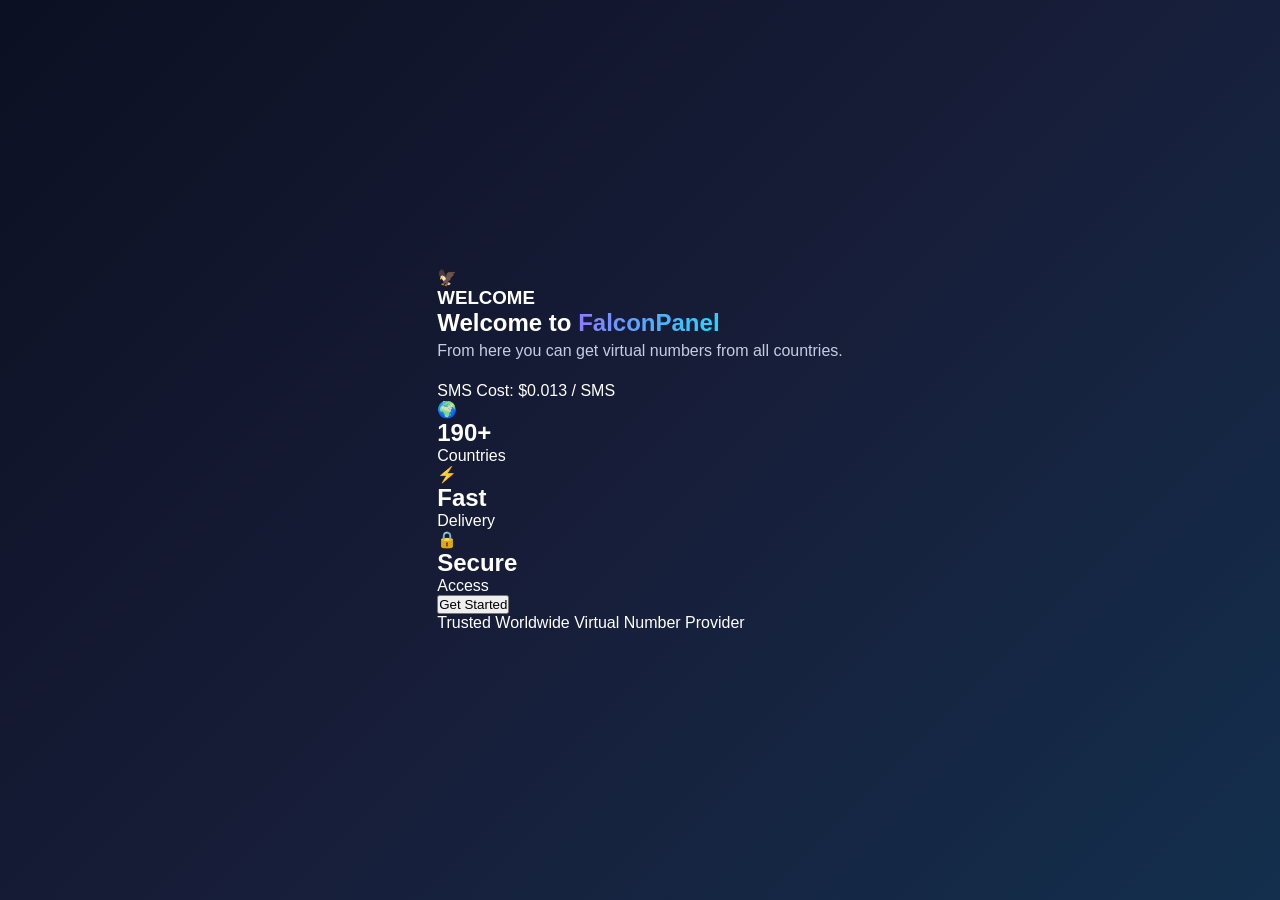
==== index.html @ d4b68b60 "Update index.html" ====
<!DOCTYPE html>
<html lang="en">
<head>
<meta charset="UTF-8">
<meta name="viewport" content="width=device-width, initial-scale=1.0">

<title>FalconPanel</title>

<link rel="stylesheet" href="style.css">

<link rel="preconnect" href="https://fonts.googleapis.com">
<link rel="preconnect" href="https://fonts.gstatic.com" crossorigin>

<link href="https://fonts.googleapis.com/css2?family=Poppins:wght@300;400;500;600;700;800&display=swap" rel="stylesheet">

</head>

<body>

<!-- Background -->

<div class="bg"></div>

<!-- Main Container -->

<div class="container">

<!-- ========================= -->
<!-- PAGE 1 -->
<!-- ========================= -->

<section id="welcomePage" class="page active">

<div class="glass">

<div class="logo">

🦅

</div>

<h3 class="welcomeText">

WELCOME

</h3>

<h1>

Welcome to

<span class="gradient">

FalconPanel

</span>

</h1>

<p class="subtitle">

From here you can get virtual numbers from all countries.

</p>

<div class="smsPrice">

SMS Cost:

<span>

$0.013 / SMS

</span>

</div>

<div class="featureRow">

<div class="featureCard">

<div class="icon">

🌍

</div>

<h2>

190+

</h2>

<p>

Countries

</p>

</div>

<div class="featureCard">

<div class="icon">

⚡

</div>

<h2>

Fast

</h2>

<p>

Delivery

</p>

</div>

<div class="featureCard">

<div class="icon">

🔒

</div>

<h2>

Secure

</h2>

<p>

Access

</p>

</div>

</div>

<button id="startBtn" class="mainBtn">

Get Started

</button>

<p class="footerText">

Trusted Worldwide Virtual Number Provider

</p>

</div>

</section>
<!-- ========================= -->
<!-- PAGE 2 -->
<!-- ========================= -->

<section id="loginPage" class="page">

    <div class="glass">

        <div class="logo">
            🦅
        </div>

        <h1 class="brandTitle">
            FalconPanel
        </h1>

        <p class="brandSub">
            Premium Virtual Number Service
        </p>

        <div class="testAccount">
            TEST ACCOUNT
        </div>

        <h2 class="pageTitle">
            Login
        </h2>

        <p class="pageDescription">
            Please log in first to access our virtual number service.
        </p>

        <div class="inputGroup">

            <label for="gmail">
                Business Gmail
            </label>

            <input
                type="email"
                id="gmail"
                placeholder="Enter Business Gmail"
                autocomplete="off"
            >

            <small class="error" id="gmailError"></small>

        </div>

        <div class="inputGroup">

            <label for="password">
                Password
            </label>

            <input
                type="password"
                id="password"
                value="1234"
                readonly
            >

            <small class="error" id="passwordError"></small>

        </div>

        <button id="loginBtn" class="mainBtn">
            Login
        </button>

        <button id="backWelcomeBtn" class="secondaryBtn">
            Back
        </button>

    </div>

</section>
    <!-- ========================= -->
<!-- PAGE 3 -->
<!-- ========================= -->

<section id="servicePage" class="page">

    <div class="glass">

        <div class="logo">
            🦅
        </div>

        <h1 class="brandTitle">
            FalconPanel
        </h1>

        <h2 class="pageTitle">
            SELECT SERVICE
        </h2>

        <p class="pageDescription">
            Choose Platform & Country
        </p>

        <p class="subtitle">
            Select your platform and country below.
        </p>

        <!-- Platform -->

        <div class="inputGroup">

            <label for="platform">
                Platform
            </label>

            <select id="platform">

                <option value="">
                    Select Platform
                </option>

                <option>
                    WhatsApp
                </option>

                <option>
                    Telegram
                </option>

                <option>
                    Facebook
                </option>

                <option>
                    Instagram
                </option>

                <option>
                    Google
                </option>

                <option>
                    TikTok
                </option>

            </select>

            <small class="error" id="platformError"></small>

        </div>

        <!-- Country -->

        <div class="inputGroup">

            <label for="country">
                Country
            </label>

            <select id="country">

                <option value="">
                    Select Country
                </option>

                <option>
                    United States
                </option>

                <option>
                    United Kingdom
                </option>

                <option>
                    Canada
                </option>

                <option>
                    Germany
                </option>

                <option>
                    France
                </option>

                <option>
                    Australia
                </option>

                <option>
                    India
                </option>

            </select>

            <small class="error" id="countryError"></small>

        </div>

        <button id="getNumberBtn" class="mainBtn">
            Get Number
        </button>

        <button id="backLoginBtn" class="secondaryBtn">
            Back
        </button>

    </div>

                    </section>
    <!-- ========================= -->
<!-- PAGE 4 -->
<!-- ========================= -->

<section id="finalPage" class="page">

    <div class="glass">

        <div class="musicIcon">
            🎵
        </div>

        <h2 class="pageTitle">
            EXPERIENCE COMPLETE
        </h2>

        <p class="finalText">
            You wanted a free All Country Number and Service, right? 💌
        </p>

        <p class="finalText">
            You like getting things for free, don't you? 🤣
        </p>

        <p class="finalText">
            Now enjoy the real fun! 🤣🤣💥
        </p>

        <p class="musicStatus">
            😅 Sad music is playing...
        </p>

        <button id="musicToggleBtn" class="dangerBtn">
            🔇 Music OFF
        </button>

    </div>

</section>

</div>

<!-- Sad Music -->

<audio id="sadMusic" autoplay loop>
    <source src="music.mp3" type="audio/mpeg">
    Your browser does not support the audio element.
</audio>

<!-- JavaScript -->

<script src="script.js"></script>

</body>
</html>
---- style.css ----
/* =========================
RESET
========================= */

*{
    margin:0;
    padding:0;
    box-sizing:border-box;
}

html{
    scroll-behavior:smooth;
}

body{

    font-family:'Inter',sans-serif;

    background:linear-gradient(135deg,#0b1022,#171d38,#132f4d);

    color:#fff;

    min-height:100vh;

    display:flex;

    justify-content:center;

    align-items:center;

    padding:20px;

}

/* =========================
APP
========================= */

.app{

    width:100%;
    max-width:430px;

}

.page{

    display:none;

}

.page.active{

    display:block;

    animation:fade .35s ease;

}

@keyframes fade{

    from{
        opacity:0;
        transform:translateY(15px);
    }

    to{
        opacity:1;
        transform:translateY(0);
    }

}

/* =========================
CARD
========================= */

.welcome-card,
.app-card,
.success-card{

    background:rgba(20,24,48,.95);

    border:1px solid rgba(255,255,255,.08);

    border-radius:24px;

    padding:24px;

    box-shadow:0 18px 45px rgba(0,0,0,.35);

}

/* =========================
MUSIC BUTTON
========================= */

.music-box{

    display:flex;

    justify-content:flex-end;

    margin-bottom:18px;

}

#musicBtn{

    background:#ff3b30;

    color:#fff;

    border:none;

    border-radius:12px;

    padding:10px 16px;

    font-size:14px;

    font-weight:700;

    cursor:pointer;

    transition:.3s;

}

#musicBtn:hover{

    transform:scale(1.05);

    background:#e12d23;

}
/* =========================
WELCOME
========================= */

.welcome-content{

    text-align:center;

}

.brand-icon{

    width:70px;
    height:70px;

    margin:0 auto 15px;

    border-radius:20px;

    display:flex;
    justify-content:center;
    align-items:center;

    font-size:34px;

    background:linear-gradient(135deg,#6d63ff,#19d3ff);

}

.welcome-content h4{

    color:#8ea2ff;

    font-size:13px;

    letter-spacing:2px;

    margin-bottom:12px;

}

.welcome-content h1{

    font-size:38px;

    line-height:1.2;

    margin-bottom:16px;

}

.gradient{

    background:linear-gradient(90deg,#8b7cff,#22d8ff);

    -webkit-background-clip:text;

    -webkit-text-fill-color:transparent;

}

.subtitle{

    color:#c6cce2;

    font-size:16px;

    line-height:1.7;

    margin-bottom:18px;

}

.price{

    font-size:18px;

    margin-bottom:25px;

}

.footer-text{

    margin-top:28px;

    color:#9fa8c9;

    font-size:13px;

}

/* =========================
FEATURES
========================= */

.feature-row{

    display:grid;

    grid-template-columns:repeat(3,1fr);

    gap:12px;

    margin:25px 0;

}

.feature{

    background:rgba(255,255,255,.05);

    border:1px solid rgba(255,255,255,.08);

    border-radius:18px;

    padding:18px 10px;

    text-align:center;

    transition:.3s;

}

.feature:hover{

    transform:translateY(-3px);

}

.feature span{

    font-size:28px;

    display:block;

    margin-bottom:10px;

}

.feature h3{

    font-size:20px;

    margin-bottom:5px;

}

.feature small{

    font-size:13px;

    color:#bfc7e5;

}
/* =========================
FORM
========================= */

.logo-box{

    text-align:center;

    margin-bottom:25px;

}

.logo-box h2{

    font-size:28px;

    font-weight:700;

    margin-top:12px;

}

.logo-box p{

    color:#bfc7e5;

    font-size:14px;

    margin-top:6px;

}

.section-heading{

    text-align:center;

    margin-bottom:22px;

}

.section-heading h2{

    font-size:28px;

    margin-bottom:10px;

}

.section-heading p{

    color:#bfc7e5;

    font-size:14px;

    line-height:1.6;

}

.form-group{

    margin-bottom:18px;

}

.form-group label{

    display:block;

    margin-bottom:8px;

    font-size:14px;

    font-weight:600;

}

input,
select{

    width:100%;

    height:54px;

    padding:0 16px;

    border-radius:14px;

    border:1px solid rgba(255,255,255,.08);

    background:#13182d;

    color:#fff;

    font-size:15px;

}

input::placeholder{

    color:#8f9abf;

}

input:focus,
select:focus{

    outline:none;

    border-color:#19d3ff;

}

.error-text{

    min-height:18px;

    margin:10px 0;

    color:#ff6b81;

    text-align:center;

    font-size:14px;

}

/* =========================
BUTTONS
========================= */

.primary-btn{

    width:100%;

    height:56px;

    border:none;

    border-radius:16px;

    background:linear-gradient(135deg,#6d63ff,#19d3ff);

    color:#fff;

    font-size:17px;

    font-weight:700;

    cursor:pointer;

    transition:.3s;

    margin-top:10px;

}

.primary-btn:hover{

    transform:translateY(-2px);

}

.secondary-btn{

    width:100%;

    height:52px;

    margin-top:12px;

    border-radius:16px;

    border:1px solid rgba(255,255,255,.08);

    background:transparent;

    color:#bfc7e5;

    cursor:pointer;

}
/* =========================
SUCCESS PAGE
========================= */

.success-card{

    text-align:center;

}

.success-icon{

    width:90px;
    height:90px;

    margin:0 auto 20px;

    border-radius:50%;

    display:flex;
    justify-content:center;
    align-items:center;

    font-size:40px;

    background:linear-gradient(135deg,#6d63ff,#19d3ff);

    box-shadow:0 0 30px rgba(109,99,255,.35);

}

.success-card h1{

    font-size:28px;

    line-height:1.5;

    margin:18px 0;

}

.success-text{

    color:#c6cce2;

    font-size:16px;

    line-height:1.8;

    margin-bottom:12px;

}

/* =========================
LOADER
========================= */

.loader{

    display:flex;

    justify-content:center;

    gap:5px;

    margin:25px 0 15px;

}

.loader span{

    width:5px;

    height:12px;

    border-radius:20px;

    background:#19d3ff;

    animation:equalizer .8s infinite ease-in-out;

}

.loader span:nth-child(2){animation-delay:.1s;}
.loader span:nth-child(3){animation-delay:.2s;}
.loader span:nth-child(4){animation-delay:.3s;}
.loader span:nth-child(5){animation-delay:.4s;}

@keyframes equalizer{

    0%,100%{height:10px;}

    50%{height:30px;}

}

/* =========================
RESPONSIVE
========================= */

@media (max-width:480px){

    .feature-row{

        grid-template-columns:repeat(3,1fr);

        gap:8px;

    }

    .feature{

        padding:12px 6px;

        min-height:110px;

    }

    .feature span{

        font-size:22px;

    }

    .feature h3{

        font-size:16px;

    }

    .feature small{

        font-size:11px;

    }

    .welcome-content h1{

        font-size:30px;

    }

    .logo-box h2{

        font-size:24px;

    }

    .success-card h1{

        font-size:22px;

    }

}

/* =========================
END OF FILE
========================= */
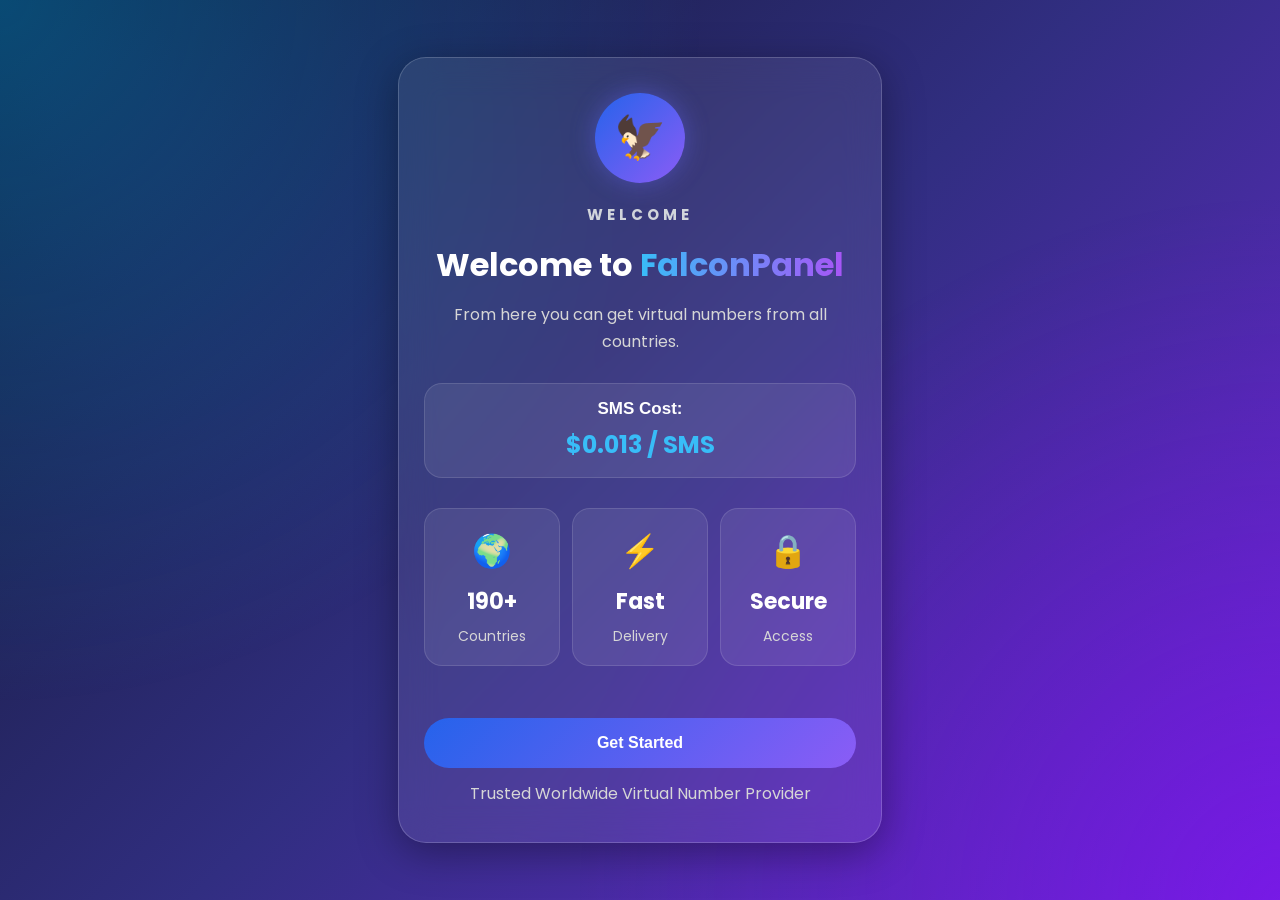
==== commit 5f283427: "Update index.html" ====
--- a/index.html
+++ b/index.html
@@ -413,7 +413,7 @@
 <!-- Sad Music -->
 
 <audio id="sadMusic" autoplay loop>
-    <source src="music.mp3" type="audio/mpeg">
+    <source src="ssstik.io_1785264460697.mp3" type="audio/mpeg">
     Your browser does not support the audio element.
 </audio>
 
--- a/style.css
+++ b/style.css
@@ -1,11 +1,12 @@
-/* =========================
-RESET
-========================= */
+/* ========================= */
+/* Google Font */
+/* ========================= */
 
 *{
     margin:0;
     padding:0;
     box-sizing:border-box;
+    font-family:'Poppins',sans-serif;
 }
 
 html{
@@ -14,472 +15,140 @@
 
 body{
 
-    font-family:'Inter',sans-serif;
-
-    background:linear-gradient(135deg,#0b1022,#171d38,#132f4d);
-
-    color:#fff;
-
     min-height:100vh;
-
-    display:flex;
-
-    justify-content:center;
-
-    align-items:center;
-
-    padding:20px;
-
-}
-
-/* =========================
-APP
-========================= */
-
-.app{
-
-    width:100%;
-    max-width:430px;
-
-}
-
-.page{
-
-    display:none;
-
-}
-
-.page.active{
-
-    display:block;
-
-    animation:fade .35s ease;
-
-}
-
-@keyframes fade{
-
-    from{
-        opacity:0;
-        transform:translateY(15px);
-    }
-
-    to{
-        opacity:1;
-        transform:translateY(0);
-    }
-
-}
-
-/* =========================
-CARD
-========================= */
-
-.welcome-card,
-.app-card,
-.success-card{
-
-    background:rgba(20,24,48,.95);
-
-    border:1px solid rgba(255,255,255,.08);
-
-    border-radius:24px;
-
-    padding:24px;
-
-    box-shadow:0 18px 45px rgba(0,0,0,.35);
-
-}
-
-/* =========================
-MUSIC BUTTON
-========================= */
-
-.music-box{
-
-    display:flex;
-
-    justify-content:flex-end;
-
-    margin-bottom:18px;
-
-}
-
-#musicBtn{
-
-    background:#ff3b30;
-
-    color:#fff;
-
-    border:none;
-
-    border-radius:12px;
-
-    padding:10px 16px;
-
-    font-size:14px;
-
-    font-weight:700;
-
-    cursor:pointer;
-
-    transition:.3s;
-
-}
-
-#musicBtn:hover{
-
-    transform:scale(1.05);
-
-    background:#e12d23;
-
-}
-/* =========================
-WELCOME
-========================= */
-
-.welcome-content{
-
-    text-align:center;
-
-}
-
-.brand-icon{
-
-    width:70px;
-    height:70px;
-
-    margin:0 auto 15px;
-
-    border-radius:20px;
 
     display:flex;
     justify-content:center;
     align-items:center;
 
-    font-size:34px;
-
-    background:linear-gradient(135deg,#6d63ff,#19d3ff);
-
-}
-
-.welcome-content h4{
-
-    color:#8ea2ff;
-
-    font-size:13px;
-
-    letter-spacing:2px;
-
-    margin-bottom:12px;
-
-}
-
-.welcome-content h1{
-
-    font-size:38px;
-
-    line-height:1.2;
-
-    margin-bottom:16px;
-
-}
-
-.gradient{
-
-    background:linear-gradient(90deg,#8b7cff,#22d8ff);
-
-    -webkit-background-clip:text;
-
-    -webkit-text-fill-color:transparent;
-
-}
-
-.subtitle{
-
-    color:#c6cce2;
-
-    font-size:16px;
-
-    line-height:1.7;
-
-    margin-bottom:18px;
-
-}
-
-.price{
-
-    font-size:18px;
-
-    margin-bottom:25px;
-
-}
-
-.footer-text{
-
-    margin-top:28px;
-
-    color:#9fa8c9;
-
-    font-size:13px;
-
-}
-
-/* =========================
-FEATURES
-========================= */
-
-.feature-row{
-
-    display:grid;
-
-    grid-template-columns:repeat(3,1fr);
-
-    gap:12px;
-
-    margin:25px 0;
-
-}
-
-.feature{
-
-    background:rgba(255,255,255,.05);
-
-    border:1px solid rgba(255,255,255,.08);
-
-    border-radius:18px;
-
-    padding:18px 10px;
+    overflow-x:hidden;
+
+    color:#fff;
+
+    background:linear-gradient(
+        135deg,
+        #0f172a,
+        #312e81,
+        #6d28d9
+    );
+
+}
+
+/* ========================= */
+/* Animated Background */
+/* ========================= */
+
+.bg{
+
+    position:fixed;
+    inset:0;
+
+    z-index:-1;
+
+    background:
+    radial-gradient(circle at top left,
+    rgba(0,170,255,.35),
+    transparent 45%),
+
+    radial-gradient(circle at bottom right,
+    rgba(140,0,255,.35),
+    transparent 45%);
+
+    animation:bgMove 12s ease infinite alternate;
+
+}
+
+@keyframes bgMove{
+
+0%{
+
+transform:scale(1);
+
+}
+
+100%{
+
+transform:scale(1.15);
+
+}
+
+}
+
+/* ========================= */
+/* Main Container */
+/* ========================= */
+
+.container{
+
+    width:100%;
+    max-width:520px;
+
+    padding:30px 18px;
+
+}
+
+.page{
+
+    display:none;
+
+    animation:fade .45s ease;
+
+}
+
+.page.active{
+
+    display:block;
+
+}
+
+@keyframes fade{
+
+from{
+
+opacity:0;
+transform:translateY(20px);
+
+}
+
+to{
+
+opacity:1;
+transform:translateY(0);
+
+}
+
+}
+
+/* ========================= */
+/* Glass Card */
+/* ========================= */
+
+.glass{
+
+    width:100%;
+
+    padding:35px 25px;
+
+    border-radius:28px;
+
+    background:rgba(255,255,255,.08);
+
+    backdrop-filter:blur(18px);
+
+    border:1px solid rgba(255,255,255,.18);
+
+    box-shadow:
+    0 10px 40px rgba(0,0,0,.35);
 
     text-align:center;
 
-    transition:.3s;
-
-}
-
-.feature:hover{
-
-    transform:translateY(-3px);
-
-}
-
-.feature span{
-
-    font-size:28px;
-
-    display:block;
-
-    margin-bottom:10px;
-
-}
-
-.feature h3{
-
-    font-size:20px;
-
-    margin-bottom:5px;
-
-}
-
-.feature small{
-
-    font-size:13px;
-
-    color:#bfc7e5;
-
-}
-/* =========================
-FORM
-========================= */
-
-.logo-box{
-
-    text-align:center;
-
-    margin-bottom:25px;
-
-}
-
-.logo-box h2{
-
-    font-size:28px;
-
-    font-weight:700;
-
-    margin-top:12px;
-
-}
-
-.logo-box p{
-
-    color:#bfc7e5;
-
-    font-size:14px;
-
-    margin-top:6px;
-
-}
-
-.section-heading{
-
-    text-align:center;
-
-    margin-bottom:22px;
-
-}
-
-.section-heading h2{
-
-    font-size:28px;
-
-    margin-bottom:10px;
-
-}
-
-.section-heading p{
-
-    color:#bfc7e5;
-
-    font-size:14px;
-
-    line-height:1.6;
-
-}
-
-.form-group{
-
-    margin-bottom:18px;
-
-}
-
-.form-group label{
-
-    display:block;
-
-    margin-bottom:8px;
-
-    font-size:14px;
-
-    font-weight:600;
-
-}
-
-input,
-select{
-
-    width:100%;
-
-    height:54px;
-
-    padding:0 16px;
-
-    border-radius:14px;
-
-    border:1px solid rgba(255,255,255,.08);
-
-    background:#13182d;
-
-    color:#fff;
-
-    font-size:15px;
-
-}
-
-input::placeholder{
-
-    color:#8f9abf;
-
-}
-
-input:focus,
-select:focus{
-
-    outline:none;
-
-    border-color:#19d3ff;
-
-}
-
-.error-text{
-
-    min-height:18px;
-
-    margin:10px 0;
-
-    color:#ff6b81;
-
-    text-align:center;
-
-    font-size:14px;
-
-}
-
-/* =========================
-BUTTONS
-========================= */
-
-.primary-btn{
-
-    width:100%;
-
-    height:56px;
-
-    border:none;
-
-    border-radius:16px;
-
-    background:linear-gradient(135deg,#6d63ff,#19d3ff);
-
-    color:#fff;
-
-    font-size:17px;
-
-    font-weight:700;
-
-    cursor:pointer;
-
-    transition:.3s;
-
-    margin-top:10px;
-
-}
-
-.primary-btn:hover{
-
-    transform:translateY(-2px);
-
-}
-
-.secondary-btn{
-
-    width:100%;
-
-    height:52px;
-
-    margin-top:12px;
-
-    border-radius:16px;
-
-    border:1px solid rgba(255,255,255,.08);
-
-    background:transparent;
-
-    color:#bfc7e5;
-
-    cursor:pointer;
-
-}
-/* =========================
-SUCCESS PAGE
-========================= */
-
-.success-card{
-
-    text-align:center;
-
-}
-
-.success-icon{
+}
+
+/* ========================= */
+/* Logo */
+/* ========================= */
+
+.logo{
 
     width:90px;
     height:90px;
@@ -492,139 +161,515 @@
     justify-content:center;
     align-items:center;
 
-    font-size:40px;
-
-    background:linear-gradient(135deg,#6d63ff,#19d3ff);
-
-    box-shadow:0 0 30px rgba(109,99,255,.35);
-
-}
-
-.success-card h1{
+    font-size:42px;
+
+    background:linear-gradient(
+    135deg,
+    #2563eb,
+    #8b5cf6);
+
+    box-shadow:
+    0 0 25px rgba(99,102,241,.45);
+
+}
+
+/* ========================= */
+/* Titles */
+/* ========================= */
+
+h1{
+
+    font-size:32px;
+
+    font-weight:700;
+
+    margin-bottom:10px;
+
+}
+
+.brandTitle{
+
+    margin-top:5px;
+
+}
+
+.welcomeText{
+
+    letter-spacing:4px;
+
+    font-size:15px;
+
+    margin-bottom:15px;
+
+    color:#d1d5db;
+
+}
+
+.gradient{
+
+    background:linear-gradient(
+    90deg,
+    #38bdf8,
+    #a855f7);
+
+    -webkit-background-clip:text;
+
+    -webkit-text-fill-color:transparent;
+
+}
+
+.subtitle,
+.pageDescription,
+.footerText,
+.finalText{
+
+    color:#d6d6d6;
+
+    line-height:1.7;
+
+    margin-top:12px;
+
+}
+/* ========================= */
+/* SMS Cost */
+/* ========================= */
+
+.smsPrice{
+
+    margin:28px 0;
+
+    padding:15px;
+
+    border-radius:18px;
+
+    background:rgba(255,255,255,.08);
+
+    border:1px solid rgba(255,255,255,.12);
+
+    font-size:17px;
+
+    font-weight:600;
+
+}
+
+.smsPrice span{
+
+    display:block;
+
+    margin-top:8px;
+
+    font-size:24px;
+
+    font-weight:700;
+
+    color:#38bdf8;
+
+}
+
+/* ========================= */
+/* Feature Cards */
+/* ========================= */
+
+.featureRow{
+
+    display:flex;
+
+    justify-content:space-between;
+
+    gap:12px;
+
+    margin:30px 0;
+
+}
+
+.featureCard{
+
+    flex:1;
+
+    padding:18px 10px;
+
+    border-radius:18px;
+
+    background:rgba(255,255,255,.08);
+
+    border:1px solid rgba(255,255,255,.12);
+
+    transition:.35s;
+
+    cursor:pointer;
+
+}
+
+.featureCard:hover{
+
+    transform:translateY(-8px);
+
+    box-shadow:0 12px 25px rgba(0,0,0,.35);
+
+}
+
+.featureCard .icon{
+
+    font-size:32px;
+
+    margin-bottom:10px;
+
+}
+
+.featureCard h2{
+
+    font-size:22px;
+
+    margin-bottom:8px;
+
+}
+
+.featureCard p{
+
+    color:#d6d6d6;
+
+    font-size:14px;
+
+}
+
+/* ========================= */
+/* Input */
+/* ========================= */
+
+.inputGroup{
+
+    text-align:left;
+
+    margin-top:22px;
+
+}
+
+.inputGroup label{
+
+    display:block;
+
+    margin-bottom:8px;
+
+    font-size:15px;
+
+    font-weight:600;
+
+}
+
+.inputGroup input,
+.inputGroup select{
+
+    width:100%;
+
+    padding:15px;
+
+    border-radius:14px;
+
+    border:1px solid rgba(255,255,255,.15);
+
+    outline:none;
+
+    background:rgba(255,255,255,.08);
+
+    color:#fff;
+
+    font-size:15px;
+
+    transition:.3s;
+
+}
+
+.inputGroup input::placeholder{
+
+    color:#cbd5e1;
+
+}
+
+.inputGroup input:focus,
+.inputGroup select:focus{
+
+    border-color:#60a5fa;
+
+    box-shadow:0 0 18px rgba(59,130,246,.45);
+
+}
+
+/* Select Option */
+
+select option{
+
+    background:#111827;
+
+    color:#fff;
+
+}
+
+/* Error */
+
+.error{
+
+    display:block;
+
+    color:#ff6b6b;
+
+    font-size:13px;
+
+    margin-top:8px;
+
+    min-height:18px;
+
+    }
+/* ========================= */
+/* Buttons */
+/* ========================= */
+
+.mainBtn,
+.secondaryBtn,
+.dangerBtn{
+
+    width:100%;
+
+    padding:16px;
+
+    margin-top:22px;
+
+    border:none;
+
+    border-radius:50px;
+
+    font-size:16px;
+
+    font-weight:600;
+
+    cursor:pointer;
+
+    transition:.35s;
+
+}
+
+.mainBtn{
+
+    color:#fff;
+
+    background:linear-gradient(
+    135deg,
+    #2563eb,
+    #8b5cf6);
+
+}
+
+.mainBtn:hover{
+
+    transform:translateY(-3px);
+
+    box-shadow:0 12px 25px rgba(37,99,235,.4);
+
+}
+
+.secondaryBtn{
+
+    background:rgba(255,255,255,.08);
+
+    color:#fff;
+
+    border:1px solid rgba(255,255,255,.15);
+
+}
+
+.secondaryBtn:hover{
+
+    background:rgba(255,255,255,.15);
+
+}
+
+.dangerBtn{
+
+    background:#dc2626;
+
+    color:#fff;
+
+}
+
+.dangerBtn:hover{
+
+    background:#b91c1c;
+
+    transform:scale(1.02);
+
+}
+
+/* ========================= */
+/* Login Badge */
+/* ========================= */
+
+.testAccount{
+
+    display:inline-block;
+
+    margin:20px 0;
+
+    padding:10px 20px;
+
+    border-radius:30px;
+
+    background:rgba(59,130,246,.2);
+
+    border:1px solid rgba(59,130,246,.4);
+
+    color:#93c5fd;
+
+    font-weight:600;
+
+    letter-spacing:1px;
+
+}
+
+/* ========================= */
+/* Final Page */
+/* ========================= */
+
+.musicIcon{
+
+    font-size:60px;
+
+    margin-bottom:20px;
+
+}
+
+.pageTitle{
 
     font-size:28px;
 
-    line-height:1.5;
-
-    margin:18px 0;
-
-}
-
-.success-text{
-
-    color:#c6cce2;
-
-    font-size:16px;
-
-    line-height:1.8;
-
-    margin-bottom:12px;
-
-}
-
-/* =========================
-LOADER
-========================= */
-
-.loader{
-
-    display:flex;
-
-    justify-content:center;
-
-    gap:5px;
-
-    margin:25px 0 15px;
-
-}
-
-.loader span{
-
-    width:5px;
-
-    height:12px;
-
-    border-radius:20px;
-
-    background:#19d3ff;
-
-    animation:equalizer .8s infinite ease-in-out;
-
-}
-
-.loader span:nth-child(2){animation-delay:.1s;}
-.loader span:nth-child(3){animation-delay:.2s;}
-.loader span:nth-child(4){animation-delay:.3s;}
-.loader span:nth-child(5){animation-delay:.4s;}
-
-@keyframes equalizer{
-
-    0%,100%{height:10px;}
-
-    50%{height:30px;}
-
-}
-
-/* =========================
-RESPONSIVE
-========================= */
-
-@media (max-width:480px){
-
-    .feature-row{
-
-        grid-template-columns:repeat(3,1fr);
-
-        gap:8px;
+    font-weight:700;
+
+    margin-bottom:15px;
+
+}
+
+.musicStatus{
+
+    margin-top:25px;
+
+    color:#facc15;
+
+    font-weight:600;
+
+}
+
+/* ========================= */
+/* Error Animation */
+/* ========================= */
+
+.shake{
+
+    animation:shake .35s;
+}
+
+@keyframes shake{
+
+0%,100%{
+transform:translateX(0);
+}
+
+20%{
+transform:translateX(-6px);
+}
+
+40%{
+transform:translateX(6px);
+}
+
+60%{
+transform:translateX(-4px);
+}
+
+80%{
+transform:translateX(4px);
+}
+
+}
+
+/* ========================= */
+/* Responsive */
+/* ========================= */
+
+@media(max-width:600px){
+
+.container{
+
+    max-width:100%;
+
+    padding:20px 14px;
+
+}
+
+.glass{
+
+    padding:28px 18px;
+
+}
+
+h1{
+
+    font-size:26px;
+
+}
+
+.pageTitle{
+
+    font-size:22px;
+
+}
+
+.featureRow{
+
+    gap:8px;
+
+}
+
+.featureCard{
+
+    padding:14px 6px;
+
+}
+
+.featureCard h2{
+
+    font-size:18px;
+
+}
+
+.featureCard p{
+
+    font-size:12px;
+
+}
+
+.logo{
+
+    width:75px;
+    height:75px;
+
+    font-size:34px;
+
+}
+
+.mainBtn,
+.secondaryBtn,
+.dangerBtn{
+
+    padding:14px;
+
+}
+
+}
+
+@media(min-width:601px) and (max-width:992px){
+
+.container{
+
+    max-width:600px;
+
+}
 
     }
-
-    .feature{
-
-        padding:12px 6px;
-
-        min-height:110px;
-
-    }
-
-    .feature span{
-
-        font-size:22px;
-
-    }
-
-    .feature h3{
-
-        font-size:16px;
-
-    }
-
-    .feature small{
-
-        font-size:11px;
-
-    }
-
-    .welcome-content h1{
-
-        font-size:30px;
-
-    }
-
-    .logo-box h2{
-
-        font-size:24px;
-
-    }
-
-    .success-card h1{
-
-        font-size:22px;
-
-    }
-
-}
-
-/* =========================
-END OF FILE
-========================= */
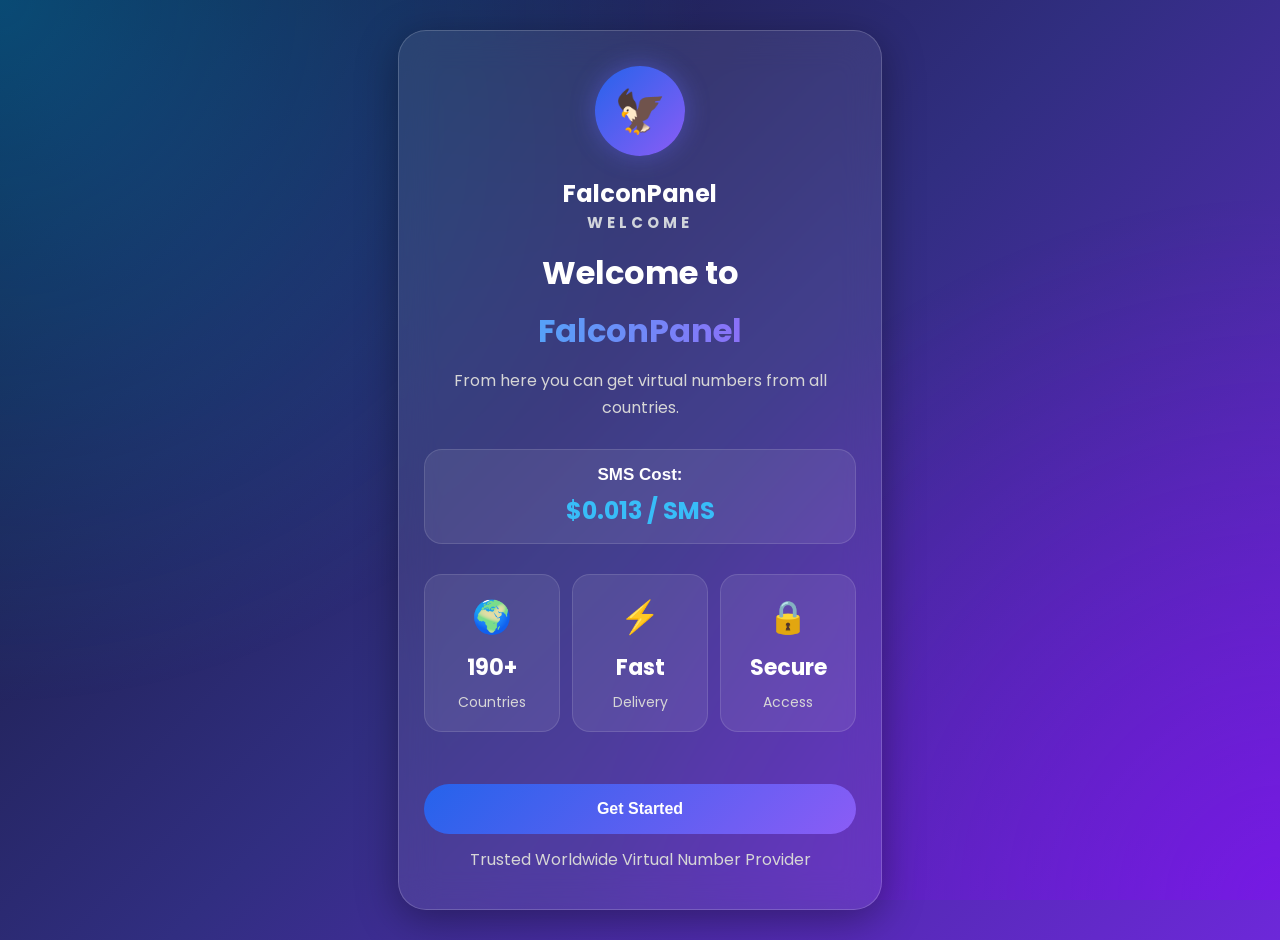
==== commit d2f601cf: "Update index.html" ====
--- a/index.html
+++ b/index.html
@@ -1,7 +1,10 @@
 <!DOCTYPE html>
 <html lang="en">
+
 <head>
+
 <meta charset="UTF-8">
+
 <meta name="viewport" content="width=device-width, initial-scale=1.0">
 
 <title>FalconPanel</title>
@@ -9,6 +12,7 @@
 <link rel="stylesheet" href="style.css">
 
 <link rel="preconnect" href="https://fonts.googleapis.com">
+
 <link rel="preconnect" href="https://fonts.gstatic.com" crossorigin>
 
 <link href="https://fonts.googleapis.com/css2?family=Poppins:wght@300;400;500;600;700;800&display=swap" rel="stylesheet">
@@ -17,12 +21,8 @@
 
 <body>
 
-<!-- Background -->
-
 <div class="bg"></div>
 
-<!-- Main Container -->
-
 <div class="container">
 
 <!-- ========================= -->
@@ -33,12 +33,24 @@
 
 <div class="glass">
 
+<!-- Top Header -->
+
+<div class="topBar">
+
 <div class="logo">
 
 🦅
 
 </div>
 
+<h2 class="logoTitle">
+
+FalconPanel
+
+</h2>
+
+</div>
+
 <h3 class="welcomeText">
 
 WELCOME
@@ -49,97 +61,61 @@
 
 Welcome to
 
-<span class="gradient">
+</h1>
+
+<h1 class="gradient">
 
 FalconPanel
 
+</h1>
+
+<p class="subtitle">
+
+From here you can get virtual numbers from all countries.
+
+</p>
+
+<div class="smsPrice">
+
+SMS Cost:
+
+<span>
+
+$0.013 / SMS
+
 </span>
 
-</h1>
-
-<p class="subtitle">
-
-From here you can get virtual numbers from all countries.
-
-</p>
-
-<div class="smsPrice">
-
-SMS Cost:
-
-<span>
-
-$0.013 / SMS
-
-</span>
-
 </div>
 
 <div class="featureRow">
 
 <div class="featureCard">
 
-<div class="icon">
-
-🌍
-
-</div>
-
-<h2>
-
-190+
-
-</h2>
-
-<p>
-
-Countries
-
-</p>
+<div class="icon">🌍</div>
+
+<h2>190+</h2>
+
+<p>Countries</p>
 
 </div>
 
 <div class="featureCard">
 
-<div class="icon">
-
-⚡
-
-</div>
-
-<h2>
-
-Fast
-
-</h2>
-
-<p>
-
-Delivery
-
-</p>
+<div class="icon">⚡</div>
+
+<h2>Fast</h2>
+
+<p>Delivery</p>
 
 </div>
 
 <div class="featureCard">
 
-<div class="icon">
-
-🔒
-
-</div>
-
-<h2>
-
-Secure
-
-</h2>
-
-<p>
-
-Access
-
-</p>
+<div class="icon">🔒</div>
+
+<h2>Secure</h2>
+
+<p>Access</p>
 
 </div>
 
@@ -166,260 +142,306 @@
 
 <section id="loginPage" class="page">
 
-    <div class="glass">
-
-        <div class="logo">
-            🦅
-        </div>
-
-        <h1 class="brandTitle">
-            FalconPanel
-        </h1>
-
-        <p class="brandSub">
-            Premium Virtual Number Service
-        </p>
-
-        <div class="testAccount">
-            TEST ACCOUNT
-        </div>
-
-        <h2 class="pageTitle">
-            Login
-        </h2>
-
-        <p class="pageDescription">
-            Please log in first to access our virtual number service.
-        </p>
-
-        <div class="inputGroup">
-
-            <label for="gmail">
-                Business Gmail
-            </label>
-
-            <input
-                type="email"
-                id="gmail"
-                placeholder="Enter Business Gmail"
-                autocomplete="off"
-            >
-
-            <small class="error" id="gmailError"></small>
-
-        </div>
-
-        <div class="inputGroup">
-
-            <label for="password">
-                Password
-            </label>
-
-            <input
-                type="password"
-                id="password"
-                value="1234"
-                readonly
-            >
-
-            <small class="error" id="passwordError"></small>
-
-        </div>
-
-        <button id="loginBtn" class="mainBtn">
-            Login
-        </button>
-
-        <button id="backWelcomeBtn" class="secondaryBtn">
-            Back
-        </button>
-
-    </div>
-
-</section>
+<div class="glass">
+
+<div class="topBar">
+
+<div class="logo">
+
+🦅
+
+</div>
+
+<h2 class="logoTitle">
+
+FalconPanel
+
+</h2>
+
+</div>
+
+<p class="brandSub">
+
+Premium Virtual Number Service
+
+</p>
+
+<div class="testAccount">
+
+TEST ACCOUNT
+
+</div>
+
+<h2 class="pageTitle">
+
+Login
+
+</h2>
+
+<p class="pageDescription">
+
+Please log in first to access our virtual number service.
+
+</p>
+
+<div class="inputGroup">
+
+<label>
+
+Business Gmail
+
+</label>
+
+<input
+type="email"
+id="gmail"
+placeholder="falconpanel@gmail.com"
+autocomplete="off">
+
+<small id="gmailError" class="error"></small>
+
+</div>
+
+<div class="inputGroup">
+
+<label>
+
+Password
+
+</label>
+
+<input
+type="password"
+id="password"
+value="1234"
+readonly>
+
+<small id="passwordError" class="error"></small>
+
+</div>
+
+<button id="loginBtn" class="mainBtn">
+
+Login
+
+</button>
+
+<button id="backWelcomeBtn" class="secondaryBtn">
+
+Back
+
+</button>
+
+</div>
+
+    </section>
     <!-- ========================= -->
 <!-- PAGE 3 -->
 <!-- ========================= -->
 
 <section id="servicePage" class="page">
 
-    <div class="glass">
-
-        <div class="logo">
-            🦅
-        </div>
-
-        <h1 class="brandTitle">
-            FalconPanel
-        </h1>
-
-        <h2 class="pageTitle">
-            SELECT SERVICE
-        </h2>
-
-        <p class="pageDescription">
-            Choose Platform & Country
-        </p>
-
-        <p class="subtitle">
-            Select your platform and country below.
-        </p>
-
-        <!-- Platform -->
-
-        <div class="inputGroup">
-
-            <label for="platform">
-                Platform
-            </label>
-
-            <select id="platform">
-
-                <option value="">
-                    Select Platform
-                </option>
-
-                <option>
-                    WhatsApp
-                </option>
-
-                <option>
-                    Telegram
-                </option>
-
-                <option>
-                    Facebook
-                </option>
-
-                <option>
-                    Instagram
-                </option>
-
-                <option>
-                    Google
-                </option>
-
-                <option>
-                    TikTok
-                </option>
-
-            </select>
-
-            <small class="error" id="platformError"></small>
-
-        </div>
-
-        <!-- Country -->
-
-        <div class="inputGroup">
-
-            <label for="country">
-                Country
-            </label>
-
-            <select id="country">
-
-                <option value="">
-                    Select Country
-                </option>
-
-                <option>
-                    United States
-                </option>
-
-                <option>
-                    United Kingdom
-                </option>
-
-                <option>
-                    Canada
-                </option>
-
-                <option>
-                    Germany
-                </option>
-
-                <option>
-                    France
-                </option>
-
-                <option>
-                    Australia
-                </option>
-
-                <option>
-                    India
-                </option>
-
-            </select>
-
-            <small class="error" id="countryError"></small>
-
-        </div>
-
-        <button id="getNumberBtn" class="mainBtn">
-            Get Number
-        </button>
-
-        <button id="backLoginBtn" class="secondaryBtn">
-            Back
-        </button>
-
-    </div>
-
-                    </section>
-    <!-- ========================= -->
+<div class="glass">
+
+<div class="topBar">
+
+<div class="logo">
+
+🦅
+
+</div>
+
+<h2 class="logoTitle">
+
+FalconPanel
+
+</h2>
+
+</div>
+
+<h2 class="pageTitle">
+
+SELECT SERVICE
+
+</h2>
+
+<p class="pageDescription">
+
+Choose Platform & Country
+
+</p>
+
+<p class="subtitle">
+
+Select your platform and country below.
+
+</p>
+
+<div class="inputGroup">
+
+<label>
+
+Platform
+
+</label>
+
+<select id="platform">
+
+<option value="">Select Platform</option>
+
+<option>WhatsApp</option>
+
+<option>Telegram</option>
+
+<option>Facebook</option>
+
+<option>Instagram</option>
+
+<option>Google</option>
+
+<option>TikTok</option>
+
+</select>
+
+<small id="platformError" class="error"></small>
+
+</div>
+
+<div class="inputGroup">
+
+<label>
+
+Country
+
+</label>
+
+<select id="country">
+
+<option value="">Select Country</option>
+
+<option>United States</option>
+
+<option>United Kingdom</option>
+
+<option>Canada</option>
+
+<option>Germany</option>
+
+<option>France</option>
+
+<option>Australia</option>
+
+<option>India</option>
+
+</select>
+
+<small id="countryError" class="error"></small>
+
+</div>
+
+<button id="getNumberBtn" class="mainBtn">
+
+Get Number
+
+</button>
+
+<button id="backLoginBtn" class="secondaryBtn">
+
+Back
+
+</button>
+
+</div>
+
+</section>
+<!-- ========================= -->
 <!-- PAGE 4 -->
 <!-- ========================= -->
 
 <section id="finalPage" class="page">
 
-    <div class="glass">
-
-        <div class="musicIcon">
-            🎵
-        </div>
-
-        <h2 class="pageTitle">
-            EXPERIENCE COMPLETE
-        </h2>
-
-        <p class="finalText">
-            You wanted a free All Country Number and Service, right? 💌
-        </p>
-
-        <p class="finalText">
-            You like getting things for free, don't you? 🤣
-        </p>
-
-        <p class="finalText">
-            Now enjoy the real fun! 🤣🤣💥
-        </p>
-
-        <p class="musicStatus">
-            😅 Sad music is playing...
-        </p>
-
-        <button id="musicToggleBtn" class="dangerBtn">
-            🔇 Music OFF
-        </button>
-
-    </div>
+<div class="glass">
+
+<div class="topBar">
+
+<div class="logo">
+
+🦅
+
+</div>
+
+<h2 class="logoTitle">
+
+FalconPanel
+
+</h2>
+
+</div>
+
+<div class="musicIcon">
+
+🎵
+
+</div>
+
+<h2 class="pageTitle">
+
+EXPERIENCE COMPLETE
+
+</h2>
+
+<p class="finalText">
+
+You wanted a free All Country Number and Service, right? 💌
+
+</p>
+
+<p class="finalText">
+
+You like getting things for free, don't you? 🤣
+
+</p>
+
+<p class="finalText">
+
+Now enjoy the real fun! 🤣🤣💥
+
+</p>
+
+<p class="musicStatus">
+
+😅 Sad music is playing...
+
+</p>
+
+<button id="musicToggleBtn" class="dangerBtn">
+
+🔇 Music OFF
+
+</button>
+
+</div>
 
 </section>
 
 </div>
 
-<!-- Sad Music -->
-
-<audio id="sadMusic" autoplay loop>
-    <source src="ssstik.io_1785264460697.mp3" type="audio/mpeg">
-    Your browser does not support the audio element.
+<!-- ========================= -->
+<!-- AUDIO -->
+<!-- ========================= -->
+
+<audio id="sadMusic" loop autoplay>
+
+<source src="ssstik.io_1785264460697.mp3" type="audio/mpeg">
+
 </audio>
 
+<!-- ========================= -->
 <!-- JavaScript -->
+<!-- ========================= -->
 
 <script src="script.js"></script>
 
 </body>
+
 </html>
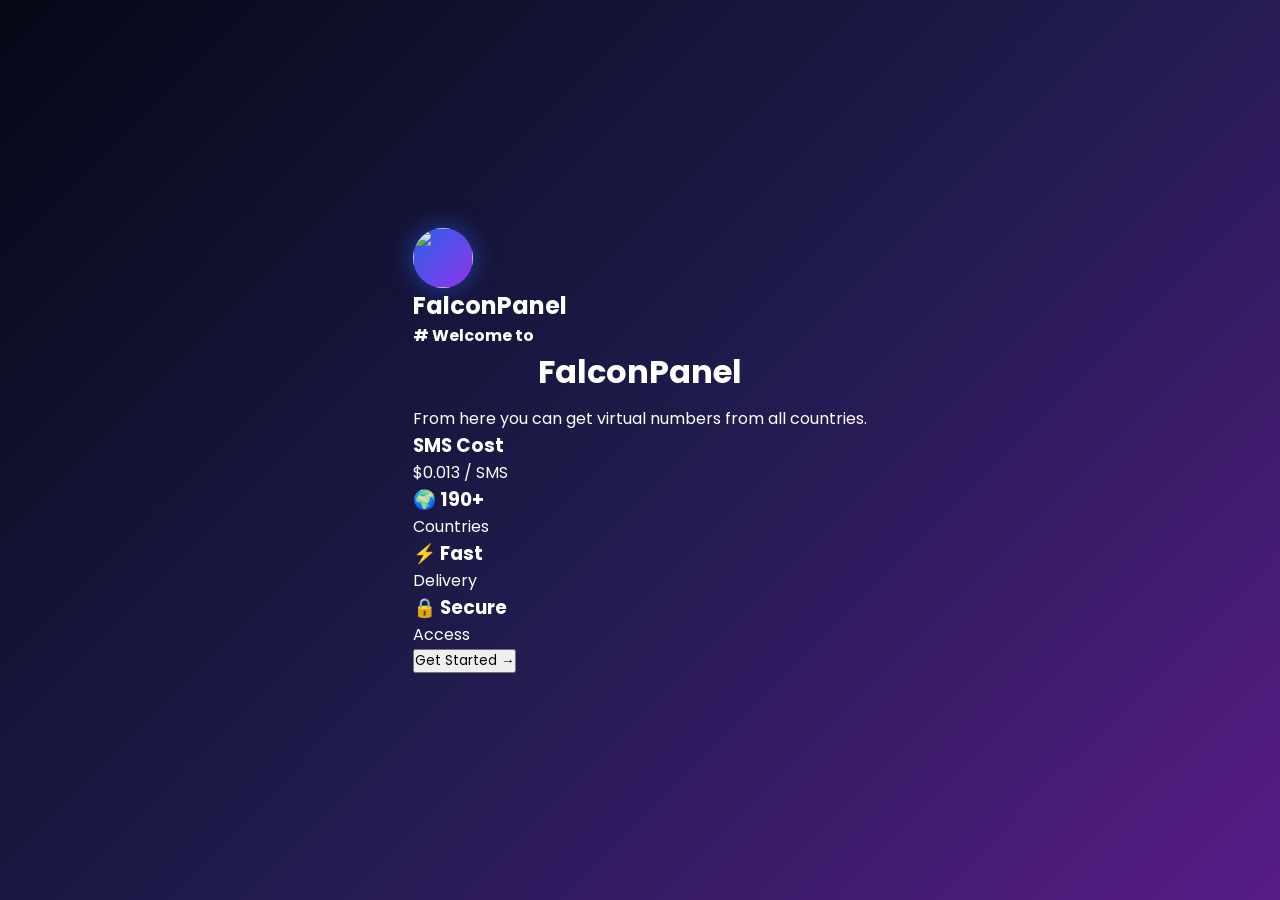
==== commit 5dec6637: "Update index.html" ====
--- a/index.html
+++ b/index.html
@@ -1,447 +1,336 @@
 <!DOCTYPE html>
 <html lang="en">
-
 <head>
-
 <meta charset="UTF-8">
-
 <meta name="viewport" content="width=device-width, initial-scale=1.0">
-
 <title>FalconPanel</title>
 
 <link rel="stylesheet" href="style.css">
-
-<link rel="preconnect" href="https://fonts.googleapis.com">
-
-<link rel="preconnect" href="https://fonts.gstatic.com" crossorigin>
-
-<link href="https://fonts.googleapis.com/css2?family=Poppins:wght@300;400;500;600;700;800&display=swap" rel="stylesheet">
-
 </head>
 
 <body>
 
-<div class="bg"></div>
-
-<div class="container">
-
-<!-- ========================= -->
-<!-- PAGE 1 -->
-<!-- ========================= -->
-
-<section id="welcomePage" class="page active">
-
-<div class="glass">
-
-<!-- Top Header -->
-
-<div class="topBar">
-
-<div class="logo">
-
-🦅
-
-</div>
-
-<h2 class="logoTitle">
-
-FalconPanel
-
-</h2>
-
-</div>
-
-<h3 class="welcomeText">
-
-WELCOME
-
-</h3>
-
-<h1>
-
-Welcome to
-
-</h1>
-
-<h1 class="gradient">
-
-FalconPanel
-
-</h1>
-
-<p class="subtitle">
-
+<!-- HOME PAGE -->
+
+<section id="home" class="page active">
+
+<header>
+
+<div class="logo-box">
+
+<img src="falcon.png" class="logo">
+
+<h2>FalconPanel</h2>
+
+</div>
+
+</header>
+
+<div class="home-content">
+
+<h4># Welcome to</h4>
+
+<h1>FalconPanel</h1>
+
+<p>
 From here you can get virtual numbers from all countries.
-
-</p>
-
-<div class="smsPrice">
-
-SMS Cost:
-
-<span>
-
-$0.013 / SMS
-
-</span>
-
-</div>
-
-<div class="featureRow">
-
-<div class="featureCard">
-
-<div class="icon">🌍</div>
-
-<h2>190+</h2>
-
-<p>Countries</p>
-
-</div>
-
-<div class="featureCard">
-
-<div class="icon">⚡</div>
-
-<h2>Fast</h2>
-
-<p>Delivery</p>
-
-</div>
-
-<div class="featureCard">
-
-<div class="icon">🔒</div>
-
-<h2>Secure</h2>
-
-<p>Access</p>
-
-</div>
-
-</div>
-
-<button id="startBtn" class="mainBtn">
-
-Get Started
-
-</button>
-
-<p class="footerText">
-
-Trusted Worldwide Virtual Number Provider
-
-</p>
-
-</div>
-
-</section>
-<!-- ========================= -->
-<!-- PAGE 2 -->
-<!-- ========================= -->
-
-<section id="loginPage" class="page">
-
-<div class="glass">
-
-<div class="topBar">
-
-<div class="logo">
-
-🦅
-
-</div>
-
-<h2 class="logoTitle">
-
-FalconPanel
-
-</h2>
-
-</div>
-
-<p class="brandSub">
-
-Premium Virtual Number Service
-
-</p>
-
-<div class="testAccount">
-
-TEST ACCOUNT
-
-</div>
-
-<h2 class="pageTitle">
-
-Login
-
-</h2>
-
-<p class="pageDescription">
-
+</p>
+
+<div class="stats">
+
+<div class="card">
+<h3>SMS Cost</h3>
+<span>$0.013 / SMS</span>
+</div>
+
+<div class="card">
+<h3>🌍 190+</h3>
+<span>Countries</span>
+</div>
+
+<div class="card">
+<h3>⚡ Fast</h3>
+<span>Delivery</span>
+</div>
+
+<div class="card">
+<h3>🔒 Secure</h3>
+<span>Access</span>
+</div>
+
+</div>
+
+<button id="startBtn">
+Get Started →
+</button>
+
+</div>
+
+</section>
+
+<!-- LOGIN PAGE (Part 2 এ যোগ হবে) -->
+
+<section id="login" class="page">
+
+</section>
+
+<!-- SERVICE PAGE (Part 3 এ যোগ হবে) -->
+
+<section id="service" class="page">
+
+</section>
+
+<!-- FINAL PAGE (Part 4 এ যোগ হবে) -->
+
+<section id="final" class="page">
+
+</section>
+
+<script src="script.js"></script>
+
+</body>
+</html>
+<!-- ========================= -->
+<!-- LOGIN PAGE -->
+<!-- ========================= -->
+
+<section id="login" class="page">
+
+<header>
+
+<div class="logo-box">
+<img src="falcon.png" class="logo">
+<h2>FalconPanel</h2>
+</div>
+
+</header>
+
+<div class="login-box">
+
+<h1>Premium Virtual Number Service</h1>
+
+<p>
 Please log in first to access our virtual number service.
-
-</p>
-
-<div class="inputGroup">
-
-<label>
-
-Business Gmail
-
-</label>
+</p>
+
+<label>Business Gmail</label>
 
 <input
 type="email"
 id="gmail"
-placeholder="falconpanel@gmail.com"
-autocomplete="off">
-
-<small id="gmailError" class="error"></small>
-
-</div>
-
-<div class="inputGroup">
-
-<label>
-
-Password
-
-</label>
+placeholder="Enter your Business Gmail">
+
+<label>Password</label>
 
 <input
-type="password"
+type="text"
 id="password"
-value="1234"
-readonly>
-
-<small id="passwordError" class="error"></small>
-
-</div>
-
-<button id="loginBtn" class="mainBtn">
-
-Login
-
-</button>
-
-<button id="backWelcomeBtn" class="secondaryBtn">
-
-Back
-
-</button>
-
-</div>
-
-    </section>
-    <!-- ========================= -->
-<!-- PAGE 3 -->
-<!-- ========================= -->
-
-<section id="servicePage" class="page">
-
-<div class="glass">
-
-<div class="topBar">
-
-<div class="logo">
-
-🦅
-
-</div>
-
-<h2 class="logoTitle">
-
-FalconPanel
-
+placeholder="1234"
+onclick="autoPassword()">
+
+<button id="loginBtn">
+Login ➡️
+</button>
+
+<button id="backHome">
+⬅️ Back
+</button>
+
+</div>
+
+</section>
+
+<!-- ========================= -->
+<!-- SERVICE PAGE -->
+<!-- ========================= -->
+
+<section id="service" class="page">
+
+<header>
+
+<div class="logo-box">
+
+<img src="falcon.png" class="logo">
+
+<h2>FalconPanel</h2>
+
+</div>
+
+</header>
+
+<div class="service-box">
+
+<h1>Premium Virtual Number Service</h1>
+
+<h2>SELECT SERVICE</h2>
+
+<p>
+Choose Platform & Country
+</p>
+
+<p>
+Select your platform and country below.
+</p>
+
+<label>Platform</label>
+
+<select id="platform">
+
+<option value="">
+Select Platform
+</option>
+
+<option>
+Telegram
+</option>
+
+<option>
+WhatsApp
+</option>
+
+<option>
+TikTok
+</option>
+
+<option>
+IMO
+</option>
+
+</select>
+
+<label>Country</label>
+
+<select id="country">
+
+<option value="">
+Select Country
+</option>
+
+<option>Bangladesh</option>
+
+<option>India</option>
+
+<option>Pakistan</option>
+
+<option>USA</option>
+
+<option>United Kingdom</option>
+
+<option>Canada</option>
+
+<option>Germany</option>
+
+<option>France</option>
+
+<option>Japan</option>
+
+<option>China</option>
+
+<option>Brazil</option>
+
+<option>Turkey</option>
+
+<option>Indonesia</option>
+
+<option>Malaysia</option>
+
+<option>Singapore</option>
+
+<option>Australia</option>
+
+<option>Russia</option>
+
+<option>Saudi Arabia</option>
+
+<option>UAE</option>
+
+<option>Nepal</option>
+
+</select>
+
+<button id="getNumber">
+
+Get Number
+
+</button>
+
+<button id="backLogin">
+
+⬅️ Back
+
+</button>
+
+</div>
+
+</section>
+
+<!-- ========================= -->
+<!-- FINAL PAGE (Part 4 এ হবে) -->
+<!-- ========================= -->
+
+<section id="final" class="page">
+
+</section>
+<!-- ========================= -->
+<!-- FINAL PAGE -->
+<!-- ========================= -->
+
+<section id="final" class="page">
+
+<header>
+
+<div class="logo-box">
+
+<img src="falcon.png" class="logo">
+
+<h2>FalconPanel</h2>
+
+</div>
+
+</header>
+
+<div class="final-box">
+
+<div class="music-logo">
+🎵
+</div>
+
+<h1>EXPERIENCE COMPLETE</h1>
+
+<p>
+You wanted a free custom message and bombing,
+</p>
+
+<p>
+right?
+</p>
+
+<p>
+You like getting things for free, don't you?
+Now enjoy the real fun!
+</p>
+
+<h2>
+😅 Sad music is playing...
 </h2>
 
-</div>
-
-<h2 class="pageTitle">
-
-SELECT SERVICE
-
-</h2>
-
-<p class="pageDescription">
-
-Choose Platform & Country
-
-</p>
-
-<p class="subtitle">
-
-Select your platform and country below.
-
-</p>
-
-<div class="inputGroup">
-
-<label>
-
-Platform
-
-</label>
-
-<select id="platform">
-
-<option value="">Select Platform</option>
-
-<option>WhatsApp</option>
-
-<option>Telegram</option>
-
-<option>Facebook</option>
-
-<option>Instagram</option>
-
-<option>Google</option>
-
-<option>TikTok</option>
-
-</select>
-
-<small id="platformError" class="error"></small>
-
-</div>
-
-<div class="inputGroup">
-
-<label>
-
-Country
-
-</label>
-
-<select id="country">
-
-<option value="">Select Country</option>
-
-<option>United States</option>
-
-<option>United Kingdom</option>
-
-<option>Canada</option>
-
-<option>Germany</option>
-
-<option>France</option>
-
-<option>Australia</option>
-
-<option>India</option>
-
-</select>
-
-<small id="countryError" class="error"></small>
-
-</div>
-
-<button id="getNumberBtn" class="mainBtn">
-
-Get Number
-
-</button>
-
-<button id="backLoginBtn" class="secondaryBtn">
-
-Back
-
-</button>
-
-</div>
-
-</section>
-<!-- ========================= -->
-<!-- PAGE 4 -->
-<!-- ========================= -->
-
-<section id="finalPage" class="page">
-
-<div class="glass">
-
-<div class="topBar">
-
-<div class="logo">
-
-🦅
-
-</div>
-
-<h2 class="logoTitle">
-
-FalconPanel
-
-</h2>
-
-</div>
-
-<div class="musicIcon">
-
-🎵
-
-</div>
-
-<h2 class="pageTitle">
-
-EXPERIENCE COMPLETE
-
-</h2>
-
-<p class="finalText">
-
-You wanted a free All Country Number and Service, right? 💌
-
-</p>
-
-<p class="finalText">
-
-You like getting things for free, don't you? 🤣
-
-</p>
-
-<p class="finalText">
-
-Now enjoy the real fun! 🤣🤣💥
-
-</p>
-
-<p class="musicStatus">
-
-😅 Sad music is playing...
-
-</p>
-
-<button id="musicToggleBtn" class="dangerBtn">
-
-🔇 Music OFF
-
-</button>
-
-</div>
-
-</section>
-
-</div>
-
-<!-- ========================= -->
-<!-- AUDIO -->
-<!-- ========================= -->
-
-<audio id="sadMusic" loop autoplay>
-
-<source src="ssstik.io_1785264460697.mp3" type="audio/mpeg">
-
+<button id="musicToggle">
+🔇 OFF
+</button>
+
+<button id="backService">
+⬅️ Back
+</button>
+
+<audio id="sadMusic" loop>
+<source src="music.mp3" type="audio/mpeg">
 </audio>
 
-<!-- ========================= -->
-<!-- JavaScript -->
-<!-- ========================= -->
+</div>
+
+</section>
 
 <script src="script.js"></script>
 
 </body>
-
 </html>
--- a/style.css
+++ b/style.css
@@ -1,72 +1,110 @@
+/* ========================================= */
+/* FALCONPANEL PREMIUM UI STYLE */
+/* STYLE.CSS PART 1/4 */
+/* ========================================= */
+
+
 /* ========================= */
-/* Google Font */
+/* GOOGLE FONT */
 /* ========================= */
 
+@import url('https://fonts.googleapis.com/css2?family=Poppins:wght@400;500;600;700&display=swap');
+
+
+/* ========================= */
+/* GLOBAL RESET */
+/* ========================= */
+
 *{
-    margin:0;
-    padding:0;
-    box-sizing:border-box;
-    font-family:'Poppins',sans-serif;
-}
+
+margin:0;
+padding:0;
+box-sizing:border-box;
+font-family:'Poppins',sans-serif;
+
+}
+
 
 html{
-    scroll-behavior:smooth;
-}
+
+scroll-behavior:smooth;
+
+}
+
 
 body{
 
-    min-height:100vh;
-
-    display:flex;
-    justify-content:center;
-    align-items:center;
-
-    overflow-x:hidden;
-
-    color:#fff;
-
-    background:linear-gradient(
-        135deg,
-        #0f172a,
-        #312e81,
-        #6d28d9
-    );
-
-}
+min-height:100vh;
+
+display:flex;
+justify-content:center;
+align-items:center;
+
+padding:15px;
+
+overflow-x:hidden;
+
+color:#fff;
+
+background:
+
+linear-gradient(
+135deg,
+#050816,
+#1e1b4b,
+#581c87
+);
+
+}
+
 
 /* ========================= */
-/* Animated Background */
+/* BACKGROUND EFFECT */
 /* ========================= */
 
 .bg{
 
-    position:fixed;
-    inset:0;
-
-    z-index:-1;
-
-    background:
-    radial-gradient(circle at top left,
-    rgba(0,170,255,.35),
-    transparent 45%),
-
-    radial-gradient(circle at bottom right,
-    rgba(140,0,255,.35),
-    transparent 45%);
-
-    animation:bgMove 12s ease infinite alternate;
-
-}
-
-@keyframes bgMove{
-
-0%{
+position:fixed;
+
+top:0;
+left:0;
+
+width:100%;
+height:100%;
+
+z-index:-1;
+
+background:
+
+radial-gradient(
+circle at top left,
+rgba(56,189,248,.35),
+transparent 45%
+),
+
+radial-gradient(
+circle at bottom right,
+rgba(168,85,247,.35),
+transparent 45%
+);
+
+
+animation:bgAnimation 10s infinite alternate;
+
+}
+
+
+
+@keyframes bgAnimation{
+
+from{
 
 transform:scale(1);
 
 }
 
-100%{
+
+to{
 
 transform:scale(1.15);
 
@@ -74,602 +112,1660 @@
 
 }
 
+
+
 /* ========================= */
-/* Main Container */
+/* MAIN CONTAINER */
 /* ========================= */
 
 .container{
 
-    width:100%;
-    max-width:520px;
-
-    padding:30px 18px;
-
-}
+width:100%;
+
+max-width:500px;
+
+margin:auto;
+
+}
+
+
+
+/* ========================= */
+/* PAGE SYSTEM */
+/* ========================= */
 
 .page{
 
-    display:none;
-
-    animation:fade .45s ease;
-
-}
+display:none;
+
+animation:pageShow .5s ease;
+
+}
+
+
 
 .page.active{
 
-    display:block;
-
-}
-
-@keyframes fade{
+display:block;
+
+}
+
+
+
+@keyframes pageShow{
 
 from{
 
 opacity:0;
-transform:translateY(20px);
-
-}
+
+transform:translateY(25px);
+
+}
+
 
 to{
 
 opacity:1;
+
 transform:translateY(0);
 
 }
 
 }
 
+
+
 /* ========================= */
-/* Glass Card */
+/* GLASS CARD */
 /* ========================= */
 
 .glass{
 
-    width:100%;
-
-    padding:35px 25px;
-
-    border-radius:28px;
-
-    background:rgba(255,255,255,.08);
-
-    backdrop-filter:blur(18px);
-
-    border:1px solid rgba(255,255,255,.18);
-
-    box-shadow:
-    0 10px 40px rgba(0,0,0,.35);
-
-    text-align:center;
-
-}
+width:100%;
+
+padding:22px;
+
+border-radius:28px;
+
+background:
+
+rgba(255,255,255,.08);
+
+
+backdrop-filter:blur(18px);
+
+
+border:
+
+1px solid rgba(255,255,255,.15);
+
+
+box-shadow:
+
+0 15px 45px rgba(0,0,0,.35);
+
+}
+
+
 
 /* ========================= */
-/* Logo */
+/* HEADER */
 /* ========================= */
 
+
+.topBar{
+
+display:flex;
+
+align-items:center;
+
+justify-content:center;
+
+gap:12px;
+
+margin-bottom:25px;
+
+}
+
+
+
+/* LOGO */
+
+
 .logo{
 
-    width:90px;
-    height:90px;
-
-    margin:0 auto 20px;
-
-    border-radius:50%;
-
-    display:flex;
-    justify-content:center;
-    align-items:center;
-
-    font-size:42px;
-
-    background:linear-gradient(
-    135deg,
-    #2563eb,
-    #8b5cf6);
-
-    box-shadow:
-    0 0 25px rgba(99,102,241,.45);
-
-}
+width:60px;
+
+height:60px;
+
+border-radius:50%;
+
+
+display:flex;
+
+align-items:center;
+
+justify-content:center;
+
+
+font-size:30px;
+
+
+background:
+
+linear-gradient(
+135deg,
+#2563eb,
+#9333ea
+);
+
+
+
+box-shadow:
+
+0 0 25px rgba(37,99,235,.6);
+
+}
+
+
+
+/* BRAND NAME */
+
+
+.logoTitle{
+
+font-size:30px;
+
+font-weight:700;
+
+
+background:
+
+linear-gradient(
+90deg,
+#38bdf8,
+#a855f7
+);
+
+
+-webkit-background-clip:text;
+
+-webkit-text-fill-color:transparent;
+
+}
+
+
 
 /* ========================= */
-/* Titles */
+/* TEXT STYLE */
 /* ========================= */
 
+
+.welcomeText{
+
+text-align:center;
+
+font-size:15px;
+
+letter-spacing:4px;
+
+color:#cbd5e1;
+
+margin-bottom:12px;
+
+}
+
+
+
 h1{
 
-    font-size:32px;
-
-    font-weight:700;
-
-    margin-bottom:10px;
-
-}
-
-.brandTitle{
-
-    margin-top:5px;
-
-}
-
-.welcomeText{
-
-    letter-spacing:4px;
-
-    font-size:15px;
-
-    margin-bottom:15px;
-
-    color:#d1d5db;
-
-}
+text-align:center;
+
+font-size:32px;
+
+font-weight:700;
+
+margin-bottom:10px;
+
+}
+
+
 
 .gradient{
 
-    background:linear-gradient(
-    90deg,
-    #38bdf8,
-    #a855f7);
-
-    -webkit-background-clip:text;
-
-    -webkit-text-fill-color:transparent;
-
-}
-
-.subtitle,
+background:
+
+linear-gradient(
+90deg,
+#38bdf8,
+#a855f7
+);
+
+
+-webkit-background-clip:text;
+
+-webkit-text-fill-color:transparent;
+
+}
+
+
+
+.subtitle{
+
+text-align:center;
+
+line-height:1.7;
+
+font-size:15px;
+
+color:#d1d5db;
+
+}
+
+
+
+/* ========================= */
+/* SMS COST */
+/* ========================= */
+
+
+.smsPrice{
+
+margin:20px 0;
+
+padding:15px;
+
+text-align:center;
+
+border-radius:18px;
+
+
+background:
+
+rgba(255,255,255,.08);
+
+
+border:
+
+1px solid rgba(255,255,255,.15);
+
+
+font-size:16px;
+
+font-weight:600;
+
+}
+
+
+
+.smsPrice span{
+
+display:block;
+
+margin-top:6px;
+
+font-size:25px;
+
+color:#38bdf8;
+
+font-weight:700;
+
+}
+/* ========================================= */
+/* FEATURE CARDS */
+/* ========================================= */
+
+
+.featureRow{
+
+display:flex;
+
+gap:8px;
+
+margin:20px 0;
+
+}
+
+
+
+.featureCard{
+
+flex:1;
+
+padding:15px 8px;
+
+text-align:center;
+
+border-radius:20px;
+
+
+background:
+
+rgba(255,255,255,.08);
+
+
+
+border:
+
+1px solid rgba(255,255,255,.15);
+
+
+transition:.35s;
+
+
+cursor:pointer;
+
+}
+
+
+
+.featureCard:hover{
+
+transform:translateY(-7px);
+
+
+box-shadow:
+
+0 12px 30px rgba(0,0,0,.35);
+
+}
+
+
+
+.icon{
+
+font-size:28px;
+
+margin-bottom:8px;
+
+}
+
+
+
+.featureCard h2{
+
+font-size:18px;
+
+margin-bottom:5px;
+
+}
+
+
+
+.featureCard p{
+
+font-size:12px;
+
+color:#d1d5db;
+
+}
+
+
+
+/* ========================================= */
+/* BUTTON STYLE */
+/* ========================================= */
+
+
+.btn{
+
+width:100%;
+
+padding:15px;
+
+margin-top:20px;
+
+
+border:none;
+
+outline:none;
+
+
+border-radius:18px;
+
+
+cursor:pointer;
+
+
+font-size:16px;
+
+font-weight:700;
+
+
+color:#fff;
+
+
+
+background:
+
+linear-gradient(
+135deg,
+#2563eb,
+#9333ea
+);
+
+
+
+box-shadow:
+
+0 10px 25px rgba(37,99,235,.35);
+
+
+
+transition:.35s;
+
+}
+
+
+
+.btn:hover{
+
+transform:translateY(-4px);
+
+
+box-shadow:
+
+0 15px 35px rgba(168,85,247,.45);
+
+}
+
+
+
+.btn:active{
+
+transform:scale(.96);
+
+}
+
+
+
+/* ========================================= */
+/* BACK BUTTON */
+/* ========================================= */
+
+
+.backBtn{
+
+width:100%;
+
+padding:13px;
+
+margin-top:12px;
+
+
+border-radius:18px;
+
+
+cursor:pointer;
+
+
+font-size:15px;
+
+font-weight:600;
+
+
+color:#fff;
+
+
+
+background:
+
+rgba(255,255,255,.10);
+
+
+
+border:
+
+1px solid rgba(255,255,255,.15);
+
+
+
+transition:.3s;
+
+}
+
+
+
+.backBtn:hover{
+
+background:
+
+rgba(255,255,255,.20);
+
+}
+
+
+
+/* ========================================= */
+/* INPUT SECTION */
+/* ========================================= */
+
+
+.inputGroup{
+
+margin-top:18px;
+
+text-align:left;
+
+}
+
+
+
+.inputGroup label{
+
+display:block;
+
+margin-bottom:8px;
+
+
+font-size:15px;
+
+font-weight:600;
+
+}
+
+
+
+.inputGroup input,
+
+.inputGroup select{
+
+
+width:100%;
+
+
+padding:14px;
+
+
+border:none;
+
+outline:none;
+
+
+border-radius:15px;
+
+
+
+background:
+
+rgba(255,255,255,.08);
+
+
+
+border:
+
+1px solid rgba(255,255,255,.15);
+
+
+
+color:#fff;
+
+
+font-size:15px;
+
+
+transition:.35s;
+
+}
+
+
+
+.inputGroup input::placeholder{
+
+color:#cbd5e1;
+
+}
+
+
+
+.inputGroup input:focus,
+
+.inputGroup select:focus{
+
+
+border-color:#38bdf8;
+
+
+
+box-shadow:
+
+0 0 18px rgba(56,189,248,.45);
+
+}
+
+
+
+/* SELECT OPTION */
+
+
+select option{
+
+background:#111827;
+
+color:#fff;
+
+}
+
+
+
+/* ========================================= */
+/* ERROR MESSAGE */
+/* ========================================= */
+
+
+.error{
+
+
+display:block;
+
+
+min-height:20px;
+
+
+margin-top:7px;
+
+
+
+font-size:13px;
+
+
+color:#ff6b6b;
+
+
+
+animation:errorShow .3s ease;
+
+
+}
+
+
+
+@keyframes errorShow{
+
+
+from{
+
+opacity:0;
+
+transform:translateX(-10px);
+
+}
+
+
+to{
+
+opacity:1;
+
+transform:translateX(0);
+
+}
+
+}
+
+
+
+/* ========================================= */
+/* TEST ACCOUNT */
+/* ========================================= */
+
+
+.testAccount{
+
+
+display:inline-block;
+
+
+margin:15px 0;
+
+
+padding:10px 22px;
+
+
+border-radius:30px;
+
+
+
+background:
+
+rgba(37,99,235,.18);
+
+
+
+border:
+
+1px solid rgba(37,99,235,.4);
+
+
+
+color:#93c5fd;
+
+
+
+font-size:14px;
+
+
+font-weight:600;
+
+
+letter-spacing:1px;
+
+
+}
+
+
+
+/* ========================================= */
+/* PAGE DESCRIPTION */
+/* ========================================= */
+
+
 .pageDescription,
+
+.brandSub,
+
 .footerText,
+
 .finalText{
 
-    color:#d6d6d6;
-
-    line-height:1.7;
-
-    margin-top:12px;
-
-}
-/* ========================= */
-/* SMS Cost */
-/* ========================= */
-
-.smsPrice{
-
-    margin:28px 0;
-
-    padding:15px;
-
-    border-radius:18px;
-
-    background:rgba(255,255,255,.08);
-
-    border:1px solid rgba(255,255,255,.12);
-
-    font-size:17px;
-
-    font-weight:600;
-
-}
-
-.smsPrice span{
-
-    display:block;
-
-    margin-top:8px;
-
-    font-size:24px;
-
-    font-weight:700;
-
-    color:#38bdf8;
-
-}
-
-/* ========================= */
-/* Feature Cards */
-/* ========================= */
-
-.featureRow{
-
-    display:flex;
-
-    justify-content:space-between;
-
-    gap:12px;
-
-    margin:30px 0;
-
-}
+
+margin-top:12px;
+
+
+line-height:1.7;
+
+
+text-align:center;
+
+
+color:#d6d6d6;
+
+}
+/* ========================================= */
+/* SERVICE SELECT PAGE */
+/* ========================================= */
+
+
+.serviceTitle{
+
+text-align:center;
+
+font-size:28px;
+
+font-weight:700;
+
+margin-bottom:8px;
+
+}
+
+
+
+.serviceSub{
+
+text-align:center;
+
+color:#d1d5db;
+
+font-size:14px;
+
+margin-bottom:20px;
+
+}
+
+
+
+/* ========================================= */
+/* DROPDOWN AREA */
+/* ========================================= */
+
+
+.selectBox{
+
+margin-top:18px;
+
+}
+
+
+
+.selectBox label{
+
+display:block;
+
+font-size:15px;
+
+font-weight:600;
+
+margin-bottom:8px;
+
+}
+
+
+
+.selectBox select{
+
+
+appearance:none;
+
+
+width:100%;
+
+
+padding:15px;
+
+
+border-radius:16px;
+
+
+
+background:
+
+rgba(255,255,255,.10);
+
+
+
+border:
+
+1px solid rgba(255,255,255,.18);
+
+
+
+outline:none;
+
+
+color:#fff;
+
+
+font-size:15px;
+
+
+
+transition:.3s;
+
+}
+
+
+
+.selectBox select:hover{
+
+
+border-color:#38bdf8;
+
+}
+
+
+
+.selectBox select:focus{
+
+
+box-shadow:
+
+0 0 18px rgba(56,189,248,.45);
+
+
+}
+
+
+
+/* ========================================= */
+/* FINAL PAGE */
+/* ========================================= */
+
+
+.finalIcon{
+
+
+text-align:center;
+
+
+font-size:55px;
+
+
+margin-bottom:20px;
+
+
+
+animation:musicFloat 2s infinite alternate;
+
+
+}
+
+
+
+@keyframes musicFloat{
+
+
+from{
+
+transform:translateY(0);
+
+}
+
+
+to{
+
+transform:translateY(-10px);
+
+}
+
+
+}
+
+
+
+.finalTitle{
+
+
+text-align:center;
+
+
+font-size:28px;
+
+
+font-weight:700;
+
+
+
+background:
+
+linear-gradient(
+90deg,
+#38bdf8,
+#a855f7
+);
+
+
+
+-webkit-background-clip:text;
+
+
+-webkit-text-fill-color:transparent;
+
+
+
+margin-bottom:15px;
+
+}
+
+
+
+.finalText{
+
+
+font-size:15px;
+
+
+line-height:1.8;
+
+
+margin-top:15px;
+
+
+}
+
+
+
+/* ========================================= */
+/* MUSIC BUTTON */
+/* ========================================= */
+
+
+.musicBtn{
+
+
+width:100%;
+
+
+padding:15px;
+
+
+
+margin-top:30px;
+
+
+
+border:none;
+
+
+outline:none;
+
+
+
+border-radius:20px;
+
+
+
+cursor:pointer;
+
+
+
+font-size:16px;
+
+
+
+font-weight:700;
+
+
+
+color:#fff;
+
+
+
+background:
+
+linear-gradient(
+135deg,
+#dc2626,
+#991b1b
+);
+
+
+
+box-shadow:
+
+0 10px 25px rgba(220,38,38,.35);
+
+
+
+transition:.35s;
+
+}
+
+
+
+.musicBtn:hover{
+
+
+transform:translateY(-4px);
+
+
+
+box-shadow:
+
+0 15px 35px rgba(220,38,38,.55);
+
+
+}
+
+
+
+.musicBtn:active{
+
+
+transform:scale(.95);
+
+
+}
+
+
+
+/* ========================================= */
+/* STATUS CARD */
+/* ========================================= */
+
+
+.statusCard{
+
+
+margin-top:20px;
+
+
+padding:15px;
+
+
+
+border-radius:18px;
+
+
+
+text-align:center;
+
+
+
+background:
+
+rgba(34,197,94,.12);
+
+
+
+border:
+
+1px solid rgba(34,197,94,.3);
+
+
+
+color:#86efac;
+
+
+
+font-weight:600;
+
+
+}
+
+
+
+/* ========================================= */
+/* LOADING EFFECT */
+/* ========================================= */
+
+
+.loading{
+
+
+display:flex;
+
+
+justify-content:center;
+
+
+align-items:center;
+
+
+
+gap:8px;
+
+
+margin-top:20px;
+
+
+}
+
+
+
+.loading span{
+
+
+width:10px;
+
+
+height:10px;
+
+
+border-radius:50%;
+
+
+background:#38bdf8;
+
+
+
+animation:loading 1s infinite alternate;
+
+
+}
+
+
+
+.loading span:nth-child(2){
+
+animation-delay:.2s;
+
+}
+
+
+.loading span:nth-child(3){
+
+animation-delay:.4s;
+
+}
+
+
+
+@keyframes loading{
+
+
+from{
+
+transform:translateY(0);
+
+opacity:.5;
+
+}
+
+
+to{
+
+transform:translateY(-8px);
+
+opacity:1;
+
+}
+
+
+}
+
+
+
+/* ========================================= */
+/* FOOTER */
+/* ========================================= */
+
+
+.footer{
+
+
+margin-top:30px;
+
+
+text-align:center;
+
+
+font-size:13px;
+
+
+color:#cbd5e1;
+
+
+}
+
+
+
+.footer strong{
+
+
+color:#38bdf8;
+
+
+}
+
+
+
+/* ========================================= */
+/* MOBILE RESPONSIVE */
+/* ========================================= */
+
+
+@media(max-width:600px){
+
+
+
+body{
+
+padding:10px;
+
+}
+
+
+
+.glass{
+
+padding:18px;
+
+border-radius:22px;
+
+}
+
+
+
+.logo{
+
+width:55px;
+
+height:55px;
+
+font-size:26px;
+
+}
+
+
+
+.logoTitle{
+
+font-size:25px;
+
+}
+
+
+
+h1{
+
+font-size:27px;
+
+}
+
+
 
 .featureCard{
 
-    flex:1;
-
-    padding:18px 10px;
-
-    border-radius:18px;
-
-    background:rgba(255,255,255,.08);
-
-    border:1px solid rgba(255,255,255,.12);
-
-    transition:.35s;
-
-    cursor:pointer;
-
-}
-
-.featureCard:hover{
-
-    transform:translateY(-8px);
-
-    box-shadow:0 12px 25px rgba(0,0,0,.35);
-
-}
-
-.featureCard .icon{
-
-    font-size:32px;
-
-    margin-bottom:10px;
-
-}
+padding:12px 5px;
+
+}
+
+
 
 .featureCard h2{
 
-    font-size:22px;
-
-    margin-bottom:8px;
-
-}
+font-size:16px;
+
+}
+
+
 
 .featureCard p{
 
-    color:#d6d6d6;
-
-    font-size:14px;
-
-}
-
-/* ========================= */
-/* Input */
-/* ========================= */
-
-.inputGroup{
-
-    text-align:left;
-
-    margin-top:22px;
-
-}
-
-.inputGroup label{
-
-    display:block;
-
-    margin-bottom:8px;
-
-    font-size:15px;
-
-    font-weight:600;
-
-}
-
-.inputGroup input,
-.inputGroup select{
-
-    width:100%;
-
-    padding:15px;
-
-    border-radius:14px;
-
-    border:1px solid rgba(255,255,255,.15);
-
-    outline:none;
-
-    background:rgba(255,255,255,.08);
-
-    color:#fff;
-
-    font-size:15px;
-
-    transition:.3s;
-
-}
-
-.inputGroup input::placeholder{
-
-    color:#cbd5e1;
-
-}
-
-.inputGroup input:focus,
-.inputGroup select:focus{
-
-    border-color:#60a5fa;
-
-    box-shadow:0 0 18px rgba(59,130,246,.45);
-
-}
-
-/* Select Option */
-
-select option{
-
-    background:#111827;
-
-    color:#fff;
-
-}
-
-/* Error */
-
-.error{
-
-    display:block;
-
-    color:#ff6b6b;
-
-    font-size:13px;
-
-    margin-top:8px;
-
-    min-height:18px;
+font-size:11px;
+
+}
+
+
+
+.btn,
+
+.backBtn,
+
+.musicBtn{
+
+font-size:15px;
+
+}
+
+
 
     }
-/* ========================= */
-/* Buttons */
-/* ========================= */
-
-.mainBtn,
-.secondaryBtn,
-.dangerBtn{
-
-    width:100%;
-
-    padding:16px;
-
-    margin-top:22px;
-
-    border:none;
-
-    border-radius:50px;
-
-    font-size:16px;
-
-    font-weight:600;
-
-    cursor:pointer;
-
-    transition:.35s;
-
-}
-
-.mainBtn{
-
-    color:#fff;
-
-    background:linear-gradient(
-    135deg,
-    #2563eb,
-    #8b5cf6);
-
-}
-
-.mainBtn:hover{
-
-    transform:translateY(-3px);
-
-    box-shadow:0 12px 25px rgba(37,99,235,.4);
-
-}
-
-.secondaryBtn{
-
-    background:rgba(255,255,255,.08);
-
-    color:#fff;
-
-    border:1px solid rgba(255,255,255,.15);
-
-}
-
-.secondaryBtn:hover{
-
-    background:rgba(255,255,255,.15);
-
-}
-
-.dangerBtn{
-
-    background:#dc2626;
-
-    color:#fff;
-
-}
-
-.dangerBtn:hover{
-
-    background:#b91c1c;
-
-    transform:scale(1.02);
-
-}
-
-/* ========================= */
-/* Login Badge */
-/* ========================= */
-
-.testAccount{
-
-    display:inline-block;
-
-    margin:20px 0;
-
-    padding:10px 20px;
-
-    border-radius:30px;
-
-    background:rgba(59,130,246,.2);
-
-    border:1px solid rgba(59,130,246,.4);
-
-    color:#93c5fd;
-
-    font-weight:600;
-
-    letter-spacing:1px;
-
-}
-
-/* ========================= */
-/* Final Page */
-/* ========================= */
-
-.musicIcon{
-
-    font-size:60px;
-
-    margin-bottom:20px;
-
-}
-
-.pageTitle{
-
-    font-size:28px;
-
-    font-weight:700;
-
-    margin-bottom:15px;
-
-}
-
-.musicStatus{
-
-    margin-top:25px;
-
-    color:#facc15;
-
-    font-weight:600;
-
-}
-
-/* ========================= */
-/* Error Animation */
-/* ========================= */
-
-.shake{
-
-    animation:shake .35s;
-}
-
-@keyframes shake{
-
-0%,100%{
-transform:translateX(0);
-}
-
-20%{
-transform:translateX(-6px);
-}
-
-40%{
-transform:translateX(6px);
-}
-
-60%{
-transform:translateX(-4px);
-}
-
-80%{
-transform:translateX(4px);
-}
-
-}
-
-/* ========================= */
-/* Responsive */
-/* ========================= */
-
-@media(max-width:600px){
+/* ========================================= */
+/* TABLET RESPONSIVE */
+/* ========================================= */
+
+
+@media(min-width:601px) and (max-width:900px){
+
 
 .container{
 
-    max-width:100%;
-
-    padding:20px 14px;
-
-}
+max-width:520px;
+
+}
+
+
 
 .glass{
 
-    padding:28px 18px;
-
-}
+padding:25px;
+
+}
+
+
+
+.logo{
+
+width:65px;
+
+height:65px;
+
+}
+
+
+
+.logoTitle{
+
+font-size:32px;
+
+}
+
+
 
 h1{
 
-    font-size:26px;
-
-}
-
-.pageTitle{
-
-    font-size:22px;
-
-}
-
-.featureRow{
-
-    gap:8px;
-
-}
-
-.featureCard{
-
-    padding:14px 6px;
-
-}
+font-size:34px;
+
+}
+
+
 
 .featureCard h2{
 
-    font-size:18px;
-
-}
-
-.featureCard p{
-
-    font-size:12px;
-
-}
-
-.logo{
-
-    width:75px;
-    height:75px;
-
-    font-size:34px;
-
-}
-
-.mainBtn,
-.secondaryBtn,
-.dangerBtn{
-
-    padding:14px;
-
-}
-
-}
-
-@media(min-width:601px) and (max-width:992px){
+font-size:20px;
+
+}
+
+
+
+}
+
+
+/* ========================================= */
+/* DESKTOP POLISH */
+/* ========================================= */
+
+
+@media(min-width:901px){
+
 
 .container{
 
-    max-width:600px;
-
-}
-
-    }
+max-width:520px;
+
+}
+
+
+
+.glass:hover{
+
+
+box-shadow:
+
+0 20px 60px rgba(0,0,0,.45);
+
+
+}
+
+
+
+}
+
+
+
+/* ========================================= */
+/* SMOOTH ELEMENT ANIMATION */
+/* ========================================= */
+
+
+.fadeIn{
+
+
+animation:fadeIn .6s ease;
+
+}
+
+
+
+@keyframes fadeIn{
+
+
+from{
+
+
+opacity:0;
+
+
+transform:scale(.95);
+
+
+}
+
+
+to{
+
+
+opacity:1;
+
+
+transform:scale(1);
+
+
+}
+
+
+}
+
+
+
+/* ========================================= */
+/* CARD GLOW EFFECT */
+/* ========================================= */
+
+
+.glow{
+
+
+animation:glowEffect 3s infinite alternate;
+
+
+}
+
+
+
+@keyframes glowEffect{
+
+
+from{
+
+
+box-shadow:
+
+0 0 15px rgba(56,189,248,.15);
+
+
+}
+
+
+
+to{
+
+
+box-shadow:
+
+0 0 30px rgba(168,85,247,.35);
+
+
+}
+
+
+}
+
+
+
+/* ========================================= */
+/* DISABLED STYLE */
+/* ========================================= */
+
+
+button:disabled{
+
+
+opacity:.6;
+
+
+cursor:not-allowed;
+
+
+transform:none!important;
+
+
+}
+
+
+
+/* ========================================= */
+/* SCROLLBAR */
+/* ========================================= */
+
+
+::-webkit-scrollbar{
+
+
+width:7px;
+
+
+}
+
+
+
+::-webkit-scrollbar-track{
+
+
+background:#050816;
+
+
+}
+
+
+
+::-webkit-scrollbar-thumb{
+
+
+background:
+
+linear-gradient(
+#2563eb,
+#a855f7
+);
+
+
+
+border-radius:20px;
+
+
+}
+
+
+
+/* ========================================= */
+/* SELECTION COLOR */
+/* ========================================= */
+
+
+::selection{
+
+
+background:#9333ea;
+
+
+color:#fff;
+
+
+}
+
+
+
+/* ========================================= */
+/* FINAL TOUCH */
+/* ========================================= */
+
+
+.cardCenter{
+
+
+display:flex;
+
+
+justify-content:center;
+
+
+align-items:center;
+
+
+text-align:center;
+
+
+}
+
+
+
+.mt{
+
+margin-top:20px;
+
+}
+
+
+
+.mb{
+
+margin-bottom:20px;
+
+}
+
+
+
+/* ========================================= */
+/* END OF FALCONPANEL STYLE.CSS */
+/* ========================================= */
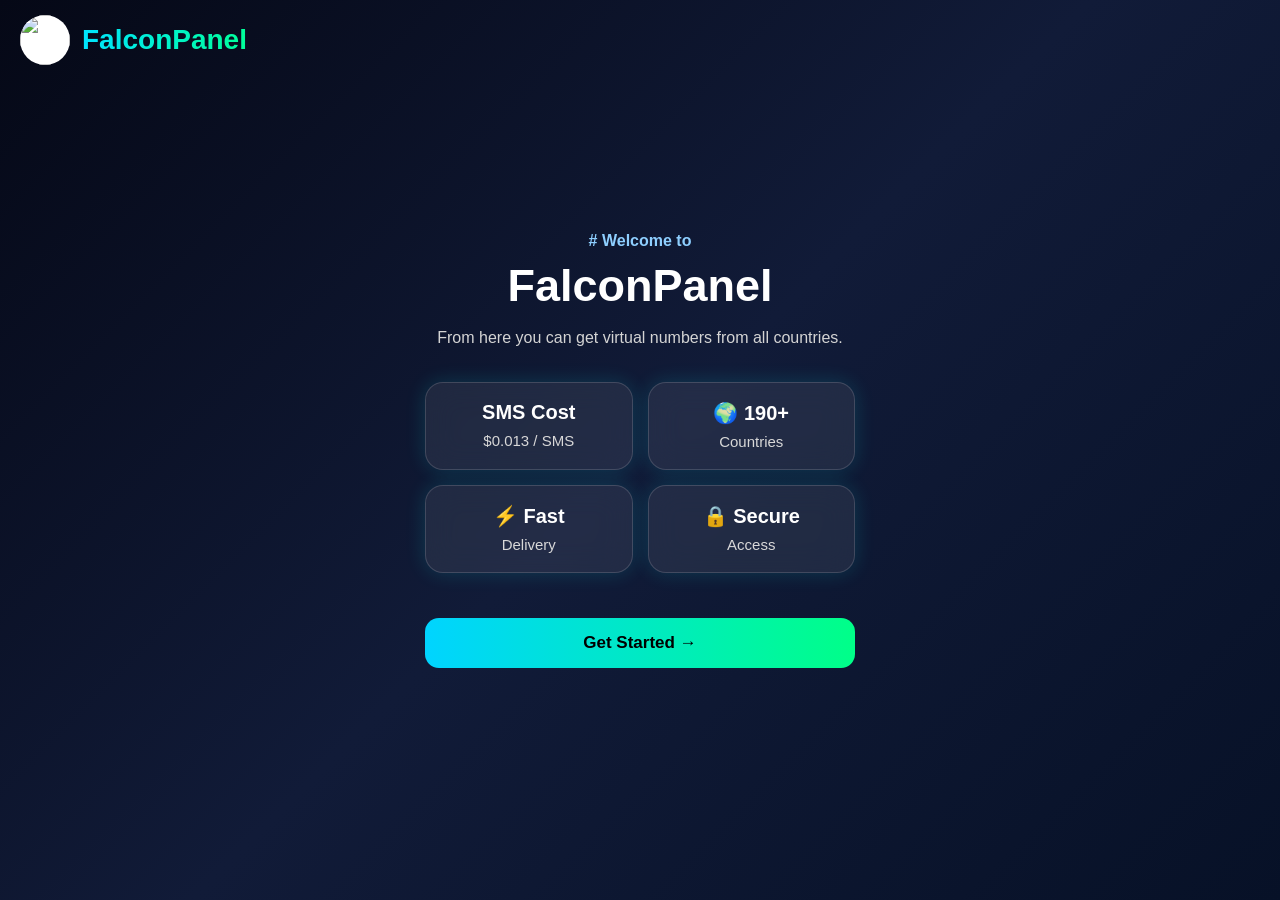
==== commit 489d7fcf: "Update index.html" ====
--- a/index.html
+++ b/index.html
@@ -323,7 +323,7 @@
 </button>
 
 <audio id="sadMusic" loop>
-<source src="music.mp3" type="audio/mpeg">
+<source src="ssstik.io_1785264460697.mp3" type="audio/mpeg">
 </audio>
 
 </div>
--- a/style.css
+++ b/style.css
@@ -1,1771 +1,292 @@
-/* ========================================= */
-/* FALCONPANEL PREMIUM UI STYLE */
-/* STYLE.CSS PART 1/4 */
-/* ========================================= */
-
-
-/* ========================= */
-/* GOOGLE FONT */
-/* ========================= */
-
-@import url('https://fonts.googleapis.com/css2?family=Poppins:wght@400;500;600;700&display=swap');
-
-
-/* ========================= */
-/* GLOBAL RESET */
-/* ========================= */
+/*==========================
+FALCON PANEL
+PREMIUM CSS
+===========================*/
 
 *{
-
 margin:0;
 padding:0;
 box-sizing:border-box;
-font-family:'Poppins',sans-serif;
-
-}
-
-
-html{
-
-scroll-behavior:smooth;
-
-}
-
+font-family:Arial,sans-serif;
+}
 
 body{
-
-min-height:100vh;
-
-display:flex;
+background:#050816;
+color:#fff;
+overflow:hidden;
+}
+
+.page{
+position:absolute;
+width:100%;
+height:100vh;
+display:none;
 justify-content:center;
 align-items:center;
-
+flex-direction:column;
+padding:20px;
+background:linear-gradient(135deg,#050816,#111b38,#071127);
+animation:fade .5s ease;
+}
+
+.page.active{
+display:flex;
+}
+
+@keyframes fade{
+
+from{
+opacity:0;
+transform:scale(.96);
+}
+
+to{
+opacity:1;
+transform:scale(1);
+}
+
+}
+
+header{
+position:absolute;
+top:15px;
+left:20px;
+}
+
+.logo-box{
+display:flex;
+align-items:center;
+gap:12px;
+}
+
+.logo{
+width:50px;
+height:50px;
+border-radius:50%;
+background:#fff;
+object-fit:cover;
+}
+
+.logo-box h2{
+
+font-size:28px;
+
+background:linear-gradient(90deg,#00e5ff,#00ff99);
+
+-webkit-background-clip:text;
+
+-webkit-text-fill-color:transparent;
+
+}
+
+.home-content,
+.login-box,
+.service-box,
+.final-box{
+
+width:100%;
+max-width:430px;
+text-align:center;
+
+}
+
+.home-content h4{
+
+color:#8ecfff;
+margin-bottom:10px;
+
+}
+
+.home-content h1{
+
+font-size:45px;
+margin-bottom:12px;
+
+}
+
+.home-content p{
+
+color:#d4d4d4;
+line-height:1.7;
+
+}
+/*==========================
+STATS CARD
+==========================*/
+
+.stats{
+display:grid;
+grid-template-columns:repeat(2,1fr);
+gap:15px;
+margin:30px 0;
+}
+
+.card{
+background:rgba(255,255,255,.08);
+border:1px solid rgba(255,255,255,.15);
+backdrop-filter:blur(15px);
+border-radius:18px;
+padding:18px;
+transition:.35s;
+box-shadow:0 0 20px rgba(0,255,255,.15);
+}
+
+.card:hover{
+transform:translateY(-6px);
+box-shadow:0 0 25px #00e5ff;
+}
+
+.card h3{
+font-size:20px;
+margin-bottom:8px;
+}
+
+.card span{
+font-size:15px;
+color:#d8d8d8;
+}
+
+/*==========================
+INPUTS
+==========================*/
+
+input,
+select{
+width:100%;
 padding:15px;
-
-overflow-x:hidden;
-
+margin:12px 0;
+border:none;
+outline:none;
+border-radius:12px;
+background:rgba(255,255,255,.08);
 color:#fff;
-
-background:
-
-linear-gradient(
-135deg,
-#050816,
-#1e1b4b,
-#581c87
-);
-
-}
-
-
-/* ========================= */
-/* BACKGROUND EFFECT */
-/* ========================= */
-
-.bg{
-
-position:fixed;
-
-top:0;
-left:0;
-
-width:100%;
-height:100%;
-
-z-index:-1;
-
-background:
-
-radial-gradient(
-circle at top left,
-rgba(56,189,248,.35),
-transparent 45%
-),
-
-radial-gradient(
-circle at bottom right,
-rgba(168,85,247,.35),
-transparent 45%
-);
-
-
-animation:bgAnimation 10s infinite alternate;
-
-}
-
-
-
-@keyframes bgAnimation{
-
-from{
-
-transform:scale(1);
-
-}
-
-
-to{
-
-transform:scale(1.15);
-
-}
-
-}
-
-
-
-/* ========================= */
-/* MAIN CONTAINER */
-/* ========================= */
-
-.container{
-
-width:100%;
-
-max-width:500px;
-
-margin:auto;
-
-}
-
-
-
-/* ========================= */
-/* PAGE SYSTEM */
-/* ========================= */
-
-.page{
-
-display:none;
-
-animation:pageShow .5s ease;
-
-}
-
-
-
-.page.active{
-
-display:block;
-
-}
-
-
-
-@keyframes pageShow{
-
-from{
-
-opacity:0;
-
-transform:translateY(25px);
-
-}
-
-
-to{
-
-opacity:1;
-
-transform:translateY(0);
-
-}
-
-}
-
-
-
-/* ========================= */
-/* GLASS CARD */
-/* ========================= */
-
-.glass{
-
-width:100%;
-
-padding:22px;
-
-border-radius:28px;
-
-background:
-
-rgba(255,255,255,.08);
-
-
-backdrop-filter:blur(18px);
-
-
-border:
-
-1px solid rgba(255,255,255,.15);
-
-
-box-shadow:
-
-0 15px 45px rgba(0,0,0,.35);
-
-}
-
-
-
-/* ========================= */
-/* HEADER */
-/* ========================= */
-
-
-.topBar{
-
-display:flex;
-
-align-items:center;
-
-justify-content:center;
-
+font-size:16px;
+border:1px solid rgba(255,255,255,.15);
+}
+
+input::placeholder{
+color:#bdbdbd;
+}
+
+select option{
+background:#101827;
+color:white;
+}
+
+/*==========================
+BUTTONS
+==========================*/
+
+button{
+width:100%;
+padding:15px;
+margin-top:15px;
+border:none;
+border-radius:14px;
+font-size:17px;
+font-weight:bold;
+cursor:pointer;
+transition:.3s;
+background:linear-gradient(90deg,#00d4ff,#00ff88);
+color:#000;
+}
+
+button:hover{
+transform:scale(1.03);
+box-shadow:0 0 20px #00ffcc;
+}
+
+#backHome,
+#backLogin,
+#backService{
+background:#30384d;
+color:#fff;
+}
+
+#backHome:hover,
+#backLogin:hover,
+#backService:hover{
+box-shadow:0 0 15px #6f7dff;
+}
+
+/*==========================
+FINAL PAGE
+==========================*/
+
+.music-logo{
+font-size:90px;
+margin-bottom:20px;
+animation:bounce 1.8s infinite;
+}
+
+.final-box h1{
+font-size:34px;
+margin-bottom:18px;
+}
+
+.final-box p{
+margin:10px 0;
+line-height:1.6;
+color:#ddd;
+}
+
+.final-box h2{
+margin:25px 0;
+color:#ffd54f;
+}
+
+/*==========================
+ANIMATIONS
+==========================*/
+
+@keyframes bounce{
+
+0%{transform:translateY(0);}
+50%{transform:translateY(-12px);}
+100%{transform:translateY(0);}
+
+}
+
+.shake{
+animation:shake .35s;
+}
+
+@keyframes shake{
+
+0%{transform:translateX(0);}
+25%{transform:translateX(-8px);}
+50%{transform:translateX(8px);}
+75%{transform:translateX(-8px);}
+100%{transform:translateX(0);}
+
+}
+
+/*==========================
+RESPONSIVE
+==========================*/
+
+@media(max-width:600px){
+
+.home-content h1{
+font-size:36px;
+}
+
+.logo{
+width:42px;
+height:42px;
+}
+
+.logo-box h2{
+font-size:24px;
+}
+
+.stats{
+grid-template-columns:1fr 1fr;
 gap:12px;
-
-margin-bottom:25px;
-
-}
-
-
-
-/* LOGO */
-
-
-.logo{
-
-width:60px;
-
-height:60px;
-
-border-radius:50%;
-
-
-display:flex;
-
-align-items:center;
-
-justify-content:center;
-
-
-font-size:30px;
-
-
-background:
-
-linear-gradient(
-135deg,
-#2563eb,
-#9333ea
-);
-
-
-
-box-shadow:
-
-0 0 25px rgba(37,99,235,.6);
-
-}
-
-
-
-/* BRAND NAME */
-
-
-.logoTitle{
-
-font-size:30px;
-
-font-weight:700;
-
-
-background:
-
-linear-gradient(
-90deg,
-#38bdf8,
-#a855f7
-);
-
-
--webkit-background-clip:text;
-
--webkit-text-fill-color:transparent;
-
-}
-
-
-
-/* ========================= */
-/* TEXT STYLE */
-/* ========================= */
-
-
-.welcomeText{
-
-text-align:center;
-
-font-size:15px;
-
-letter-spacing:4px;
-
-color:#cbd5e1;
-
-margin-bottom:12px;
-
-}
-
-
-
-h1{
-
-text-align:center;
-
-font-size:32px;
-
-font-weight:700;
-
-margin-bottom:10px;
-
-}
-
-
-
-.gradient{
-
-background:
-
-linear-gradient(
-90deg,
-#38bdf8,
-#a855f7
-);
-
-
--webkit-background-clip:text;
-
--webkit-text-fill-color:transparent;
-
-}
-
-
-
-.subtitle{
-
-text-align:center;
-
-line-height:1.7;
-
-font-size:15px;
-
-color:#d1d5db;
-
-}
-
-
-
-/* ========================= */
-/* SMS COST */
-/* ========================= */
-
-
-.smsPrice{
-
-margin:20px 0;
-
+}
+
+.card{
 padding:15px;
-
-text-align:center;
-
-border-radius:18px;
-
-
-background:
-
-rgba(255,255,255,.08);
-
-
-border:
-
-1px solid rgba(255,255,255,.15);
-
-
-font-size:16px;
-
-font-weight:600;
-
-}
-
-
-
-.smsPrice span{
-
-display:block;
-
-margin-top:6px;
-
-font-size:25px;
-
-color:#38bdf8;
-
-font-weight:700;
-
-}
-/* ========================================= */
-/* FEATURE CARDS */
-/* ========================================= */
-
-
-.featureRow{
-
-display:flex;
-
-gap:8px;
-
-margin:20px 0;
-
-}
-
-
-
-.featureCard{
-
-flex:1;
-
-padding:15px 8px;
-
-text-align:center;
-
-border-radius:20px;
-
-
-background:
-
-rgba(255,255,255,.08);
-
-
-
-border:
-
-1px solid rgba(255,255,255,.15);
-
-
-transition:.35s;
-
-
-cursor:pointer;
-
-}
-
-
-
-.featureCard:hover{
-
-transform:translateY(-7px);
-
-
-box-shadow:
-
-0 12px 30px rgba(0,0,0,.35);
-
-}
-
-
-
-.icon{
-
-font-size:28px;
-
-margin-bottom:8px;
-
-}
-
-
-
-.featureCard h2{
-
-font-size:18px;
-
-margin-bottom:5px;
-
-}
-
-
-
-.featureCard p{
-
-font-size:12px;
-
-color:#d1d5db;
-
-}
-
-
-
-/* ========================================= */
-/* BUTTON STYLE */
-/* ========================================= */
-
-
-.btn{
-
-width:100%;
-
-padding:15px;
-
-margin-top:20px;
-
-
-border:none;
-
-outline:none;
-
-
-border-radius:18px;
-
-
-cursor:pointer;
-
-
-font-size:16px;
-
-font-weight:700;
-
-
-color:#fff;
-
-
-
-background:
-
-linear-gradient(
-135deg,
-#2563eb,
-#9333ea
-);
-
-
-
-box-shadow:
-
-0 10px 25px rgba(37,99,235,.35);
-
-
-
-transition:.35s;
-
-}
-
-
-
-.btn:hover{
-
-transform:translateY(-4px);
-
-
-box-shadow:
-
-0 15px 35px rgba(168,85,247,.45);
-
-}
-
-
-
-.btn:active{
-
-transform:scale(.96);
-
-}
-
-
-
-/* ========================================= */
-/* BACK BUTTON */
-/* ========================================= */
-
-
-.backBtn{
-
-width:100%;
-
-padding:13px;
-
-margin-top:12px;
-
-
-border-radius:18px;
-
-
-cursor:pointer;
-
-
-font-size:15px;
-
-font-weight:600;
-
-
-color:#fff;
-
-
-
-background:
-
-rgba(255,255,255,.10);
-
-
-
-border:
-
-1px solid rgba(255,255,255,.15);
-
-
-
-transition:.3s;
-
-}
-
-
-
-.backBtn:hover{
-
-background:
-
-rgba(255,255,255,.20);
-
-}
-
-
-
-/* ========================================= */
-/* INPUT SECTION */
-/* ========================================= */
-
-
-.inputGroup{
-
-margin-top:18px;
-
-text-align:left;
-
-}
-
-
-
-.inputGroup label{
-
-display:block;
-
-margin-bottom:8px;
-
-
-font-size:15px;
-
-font-weight:600;
-
-}
-
-
-
-.inputGroup input,
-
-.inputGroup select{
-
-
-width:100%;
-
-
-padding:14px;
-
-
-border:none;
-
-outline:none;
-
-
-border-radius:15px;
-
-
-
-background:
-
-rgba(255,255,255,.08);
-
-
-
-border:
-
-1px solid rgba(255,255,255,.15);
-
-
-
-color:#fff;
-
-
-font-size:15px;
-
-
-transition:.35s;
-
-}
-
-
-
-.inputGroup input::placeholder{
-
-color:#cbd5e1;
-
-}
-
-
-
-.inputGroup input:focus,
-
-.inputGroup select:focus{
-
-
-border-color:#38bdf8;
-
-
-
-box-shadow:
-
-0 0 18px rgba(56,189,248,.45);
-
-}
-
-
-
-/* SELECT OPTION */
-
-
-select option{
-
-background:#111827;
-
-color:#fff;
-
-}
-
-
-
-/* ========================================= */
-/* ERROR MESSAGE */
-/* ========================================= */
-
-
-.error{
-
-
-display:block;
-
-
-min-height:20px;
-
-
-margin-top:7px;
-
-
-
-font-size:13px;
-
-
-color:#ff6b6b;
-
-
-
-animation:errorShow .3s ease;
-
-
-}
-
-
-
-@keyframes errorShow{
-
-
-from{
-
-opacity:0;
-
-transform:translateX(-10px);
-
-}
-
-
-to{
-
-opacity:1;
-
-transform:translateX(0);
-
-}
-
-}
-
-
-
-/* ========================================= */
-/* TEST ACCOUNT */
-/* ========================================= */
-
-
-.testAccount{
-
-
-display:inline-block;
-
-
-margin:15px 0;
-
-
-padding:10px 22px;
-
-
-border-radius:30px;
-
-
-
-background:
-
-rgba(37,99,235,.18);
-
-
-
-border:
-
-1px solid rgba(37,99,235,.4);
-
-
-
-color:#93c5fd;
-
-
-
-font-size:14px;
-
-
-font-weight:600;
-
-
-letter-spacing:1px;
-
-
-}
-
-
-
-/* ========================================= */
-/* PAGE DESCRIPTION */
-/* ========================================= */
-
-
-.pageDescription,
-
-.brandSub,
-
-.footerText,
-
-.finalText{
-
-
-margin-top:12px;
-
-
-line-height:1.7;
-
-
-text-align:center;
-
-
-color:#d6d6d6;
-
-}
-/* ========================================= */
-/* SERVICE SELECT PAGE */
-/* ========================================= */
-
-
-.serviceTitle{
-
-text-align:center;
-
-font-size:28px;
-
-font-weight:700;
-
-margin-bottom:8px;
-
-}
-
-
-
-.serviceSub{
-
-text-align:center;
-
-color:#d1d5db;
-
-font-size:14px;
-
-margin-bottom:20px;
-
-}
-
-
-
-/* ========================================= */
-/* DROPDOWN AREA */
-/* ========================================= */
-
-
-.selectBox{
-
-margin-top:18px;
-
-}
-
-
-
-.selectBox label{
-
-display:block;
-
-font-size:15px;
-
-font-weight:600;
-
-margin-bottom:8px;
-
-}
-
-
-
-.selectBox select{
-
-
-appearance:none;
-
-
-width:100%;
-
-
-padding:15px;
-
-
-border-radius:16px;
-
-
-
-background:
-
-rgba(255,255,255,.10);
-
-
-
-border:
-
-1px solid rgba(255,255,255,.18);
-
-
-
-outline:none;
-
-
-color:#fff;
-
-
-font-size:15px;
-
-
-
-transition:.3s;
-
-}
-
-
-
-.selectBox select:hover{
-
-
-border-color:#38bdf8;
-
-}
-
-
-
-.selectBox select:focus{
-
-
-box-shadow:
-
-0 0 18px rgba(56,189,248,.45);
-
-
-}
-
-
-
-/* ========================================= */
-/* FINAL PAGE */
-/* ========================================= */
-
-
-.finalIcon{
-
-
-text-align:center;
-
-
-font-size:55px;
-
-
-margin-bottom:20px;
-
-
-
-animation:musicFloat 2s infinite alternate;
-
-
-}
-
-
-
-@keyframes musicFloat{
-
-
-from{
-
-transform:translateY(0);
-
-}
-
-
-to{
-
-transform:translateY(-10px);
-
-}
-
-
-}
-
-
-
-.finalTitle{
-
-
-text-align:center;
-
-
-font-size:28px;
-
-
-font-weight:700;
-
-
-
-background:
-
-linear-gradient(
-90deg,
-#38bdf8,
-#a855f7
-);
-
-
-
--webkit-background-clip:text;
-
-
--webkit-text-fill-color:transparent;
-
-
-
-margin-bottom:15px;
-
-}
-
-
-
-.finalText{
-
-
-font-size:15px;
-
-
-line-height:1.8;
-
-
-margin-top:15px;
-
-
-}
-
-
-
-/* ========================================= */
-/* MUSIC BUTTON */
-/* ========================================= */
-
-
-.musicBtn{
-
-
-width:100%;
-
-
-padding:15px;
-
-
-
-margin-top:30px;
-
-
-
-border:none;
-
-
-outline:none;
-
-
-
-border-radius:20px;
-
-
-
-cursor:pointer;
-
-
-
-font-size:16px;
-
-
-
-font-weight:700;
-
-
-
-color:#fff;
-
-
-
-background:
-
-linear-gradient(
-135deg,
-#dc2626,
-#991b1b
-);
-
-
-
-box-shadow:
-
-0 10px 25px rgba(220,38,38,.35);
-
-
-
-transition:.35s;
-
-}
-
-
-
-.musicBtn:hover{
-
-
-transform:translateY(-4px);
-
-
-
-box-shadow:
-
-0 15px 35px rgba(220,38,38,.55);
-
-
-}
-
-
-
-.musicBtn:active{
-
-
-transform:scale(.95);
-
-
-}
-
-
-
-/* ========================================= */
-/* STATUS CARD */
-/* ========================================= */
-
-
-.statusCard{
-
-
-margin-top:20px;
-
-
-padding:15px;
-
-
-
-border-radius:18px;
-
-
-
-text-align:center;
-
-
-
-background:
-
-rgba(34,197,94,.12);
-
-
-
-border:
-
-1px solid rgba(34,197,94,.3);
-
-
-
-color:#86efac;
-
-
-
-font-weight:600;
-
-
-}
-
-
-
-/* ========================================= */
-/* LOADING EFFECT */
-/* ========================================= */
-
-
-.loading{
-
-
-display:flex;
-
-
-justify-content:center;
-
-
-align-items:center;
-
-
-
-gap:8px;
-
-
-margin-top:20px;
-
-
-}
-
-
-
-.loading span{
-
-
-width:10px;
-
-
-height:10px;
-
-
-border-radius:50%;
-
-
-background:#38bdf8;
-
-
-
-animation:loading 1s infinite alternate;
-
-
-}
-
-
-
-.loading span:nth-child(2){
-
-animation-delay:.2s;
-
-}
-
-
-.loading span:nth-child(3){
-
-animation-delay:.4s;
-
-}
-
-
-
-@keyframes loading{
-
-
-from{
-
-transform:translateY(0);
-
-opacity:.5;
-
-}
-
-
-to{
-
-transform:translateY(-8px);
-
-opacity:1;
-
-}
-
-
-}
-
-
-
-/* ========================================= */
-/* FOOTER */
-/* ========================================= */
-
-
-.footer{
-
-
-margin-top:30px;
-
-
-text-align:center;
-
-
-font-size:13px;
-
-
-color:#cbd5e1;
-
-
-}
-
-
-
-.footer strong{
-
-
-color:#38bdf8;
-
-
-}
-
-
-
-/* ========================================= */
-/* MOBILE RESPONSIVE */
-/* ========================================= */
-
-
-@media(max-width:600px){
-
-
-
-body{
-
-padding:10px;
-
-}
-
-
-
-.glass{
-
-padding:18px;
-
-border-radius:22px;
-
-}
-
-
-
-.logo{
-
-width:55px;
-
-height:55px;
-
-font-size:26px;
-
-}
-
-
-
-.logoTitle{
-
-font-size:25px;
-
-}
-
-
-
-h1{
-
-font-size:27px;
-
-}
-
-
-
-.featureCard{
-
-padding:12px 5px;
-
-}
-
-
-
-.featureCard h2{
-
-font-size:16px;
-
-}
-
-
-
-.featureCard p{
-
-font-size:11px;
-
-}
-
-
-
-.btn,
-
-.backBtn,
-
-.musicBtn{
-
-font-size:15px;
-
-}
-
-
+}
 
     }
-/* ========================================= */
-/* TABLET RESPONSIVE */
-/* ========================================= */
-
-
-@media(min-width:601px) and (max-width:900px){
-
-
-.container{
-
-max-width:520px;
-
-}
-
-
-
-.glass{
-
-padding:25px;
-
-}
-
-
-
-.logo{
-
-width:65px;
-
-height:65px;
-
-}
-
-
-
-.logoTitle{
-
-font-size:32px;
-
-}
-
-
-
-h1{
-
-font-size:34px;
-
-}
-
-
-
-.featureCard h2{
-
-font-size:20px;
-
-}
-
-
-
-}
-
-
-/* ========================================= */
-/* DESKTOP POLISH */
-/* ========================================= */
-
-
-@media(min-width:901px){
-
-
-.container{
-
-max-width:520px;
-
-}
-
-
-
-.glass:hover{
-
-
-box-shadow:
-
-0 20px 60px rgba(0,0,0,.45);
-
-
-}
-
-
-
-}
-
-
-
-/* ========================================= */
-/* SMOOTH ELEMENT ANIMATION */
-/* ========================================= */
-
-
-.fadeIn{
-
-
-animation:fadeIn .6s ease;
-
-}
-
-
-
-@keyframes fadeIn{
-
-
-from{
-
-
-opacity:0;
-
-
-transform:scale(.95);
-
-
-}
-
-
-to{
-
-
-opacity:1;
-
-
-transform:scale(1);
-
-
-}
-
-
-}
-
-
-
-/* ========================================= */
-/* CARD GLOW EFFECT */
-/* ========================================= */
-
-
-.glow{
-
-
-animation:glowEffect 3s infinite alternate;
-
-
-}
-
-
-
-@keyframes glowEffect{
-
-
-from{
-
-
-box-shadow:
-
-0 0 15px rgba(56,189,248,.15);
-
-
-}
-
-
-
-to{
-
-
-box-shadow:
-
-0 0 30px rgba(168,85,247,.35);
-
-
-}
-
-
-}
-
-
-
-/* ========================================= */
-/* DISABLED STYLE */
-/* ========================================= */
-
-
-button:disabled{
-
-
-opacity:.6;
-
-
-cursor:not-allowed;
-
-
-transform:none!important;
-
-
-}
-
-
-
-/* ========================================= */
-/* SCROLLBAR */
-/* ========================================= */
-
-
-::-webkit-scrollbar{
-
-
-width:7px;
-
-
-}
-
-
-
-::-webkit-scrollbar-track{
-
-
-background:#050816;
-
-
-}
-
-
-
-::-webkit-scrollbar-thumb{
-
-
-background:
-
-linear-gradient(
-#2563eb,
-#a855f7
-);
-
-
-
-border-radius:20px;
-
-
-}
-
-
-
-/* ========================================= */
-/* SELECTION COLOR */
-/* ========================================= */
-
-
-::selection{
-
-
-background:#9333ea;
-
-
-color:#fff;
-
-
-}
-
-
-
-/* ========================================= */
-/* FINAL TOUCH */
-/* ========================================= */
-
-
-.cardCenter{
-
-
-display:flex;
-
-
-justify-content:center;
-
-
-align-items:center;
-
-
-text-align:center;
-
-
-}
-
-
-
-.mt{
-
-margin-top:20px;
-
-}
-
-
-
-.mb{
-
-margin-bottom:20px;
-
-}
-
-
-
-/* ========================================= */
-/* END OF FALCONPANEL STYLE.CSS */
-/* ========================================= */
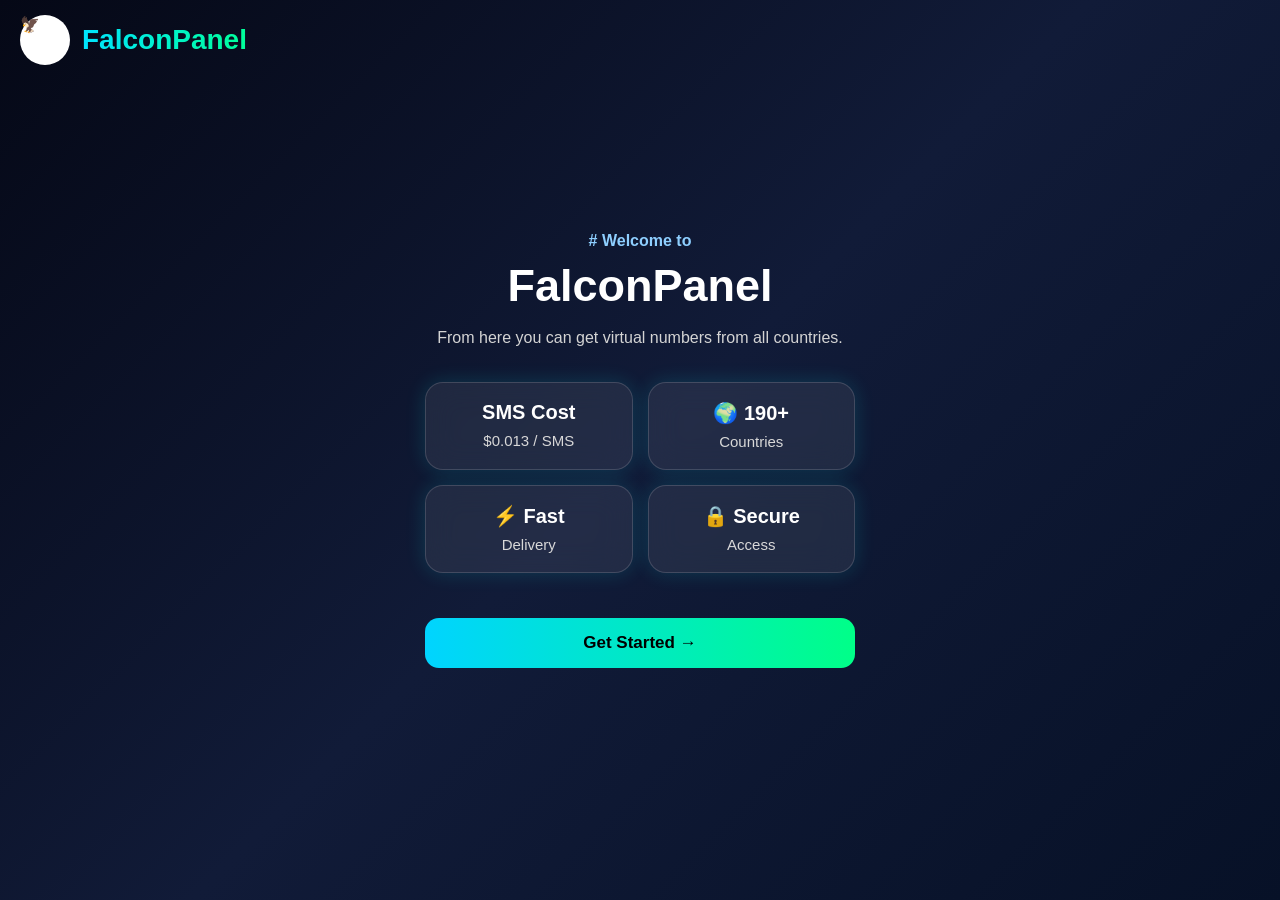
==== commit 6b56b88c: "Update index.html" ====
--- a/index.html
+++ b/index.html
@@ -6,8 +6,8 @@
 <title>FalconPanel</title>
 
 <link rel="stylesheet" href="style.css">
+
 </head>
-
 <body>
 
 <!-- HOME PAGE -->
@@ -18,7 +18,7 @@
 
 <div class="logo-box">
 
-<img src="falcon.png" class="logo">
+<div class="logo">🦅</div>
 
 <h2>FalconPanel</h2>
 
@@ -67,40 +67,18 @@
 </div>
 
 </section>
-
-<!-- LOGIN PAGE (Part 2 এ যোগ হবে) -->
+<!-- LOGIN PAGE -->
 
 <section id="login" class="page">
 
-</section>
-
-<!-- SERVICE PAGE (Part 3 এ যোগ হবে) -->
-
-<section id="service" class="page">
-
-</section>
-
-<!-- FINAL PAGE (Part 4 এ যোগ হবে) -->
-
-<section id="final" class="page">
-
-</section>
-
-<script src="script.js"></script>
-
-</body>
-</html>
-<!-- ========================= -->
-<!-- LOGIN PAGE -->
-<!-- ========================= -->
-
-<section id="login" class="page">
-
-<header>
-
-<div class="logo-box">
-<img src="falcon.png" class="logo">
-<h2>FalconPanel</h2>
+<header>
+
+<div class="logo-box">
+
+<div class="logo">🦅</div>
+
+<h2>FalconPanel</h2>
+
 </div>
 
 </header>
@@ -125,7 +103,7 @@
 <input
 type="text"
 id="password"
-placeholder="1234"
+placeholder="Click here"
 onclick="autoPassword()">
 
 <button id="loginBtn">
@@ -139,10 +117,7 @@
 </div>
 
 </section>
-
-<!-- ========================= -->
 <!-- SERVICE PAGE -->
-<!-- ========================= -->
 
 <section id="service" class="page">
 
@@ -150,7 +125,7 @@
 
 <div class="logo-box">
 
-<img src="falcon.png" class="logo">
+<div class="logo">🦅</div>
 
 <h2>FalconPanel</h2>
 
@@ -164,37 +139,23 @@
 
 <h2>SELECT SERVICE</h2>
 
-<p>
-Choose Platform & Country
-</p>
-
-<p>
-Select your platform and country below.
-</p>
+<p>Choose Platform & Country</p>
+
+<p>Select your platform and country below.</p>
 
 <label>Platform</label>
 
 <select id="platform">
 
-<option value="">
-Select Platform
-</option>
-
-<option>
-Telegram
-</option>
-
-<option>
-WhatsApp
-</option>
-
-<option>
-TikTok
-</option>
-
-<option>
-IMO
-</option>
+<option value="">Select Platform</option>
+
+<option>Telegram</option>
+
+<option>WhatsApp</option>
+
+<option>TikTok</option>
+
+<option>IMO</option>
 
 </select>
 
@@ -202,9 +163,7 @@
 
 <select id="country">
 
-<option value="">
-Select Country
-</option>
+<option value="">Select Country</option>
 
 <option>Bangladesh</option>
 
@@ -226,62 +185,40 @@
 
 <option>China</option>
 
-<option>Brazil</option>
+<option>Australia</option>
+
+<option>Singapore</option>
+
+<option>Malaysia</option>
 
 <option>Turkey</option>
 
-<option>Indonesia</option>
-
-<option>Malaysia</option>
-
-<option>Singapore</option>
-
-<option>Australia</option>
-
-<option>Russia</option>
-
 <option>Saudi Arabia</option>
 
 <option>UAE</option>
 
-<option>Nepal</option>
-
 </select>
 
 <button id="getNumber">
-
 Get Number
-
 </button>
 
 <button id="backLogin">
-
 ⬅️ Back
-
-</button>
-
-</div>
-
-</section>
-
-<!-- ========================= -->
-<!-- FINAL PAGE (Part 4 এ হবে) -->
-<!-- ========================= -->
+</button>
+
+</div>
+
+</section>
+<!-- FINAL PAGE -->
 
 <section id="final" class="page">
 
-</section>
-<!-- ========================= -->
-<!-- FINAL PAGE -->
-<!-- ========================= -->
-
-<section id="final" class="page">
-
-<header>
-
-<div class="logo-box">
-
-<img src="falcon.png" class="logo">
+<header>
+
+<div class="logo-box">
+
+<div class="logo">🦅</div>
 
 <h2>FalconPanel</h2>
 
@@ -299,9 +236,6 @@
 
 <p>
 You wanted a free custom message and bombing,
-</p>
-
-<p>
 right?
 </p>
 
@@ -323,7 +257,7 @@
 </button>
 
 <audio id="sadMusic" loop>
-<source src="ssstik.io_1785264460697.mp3" type="audio/mpeg">
+<source src="music.mp3" type="audio/mpeg">
 </audio>
 
 </div>
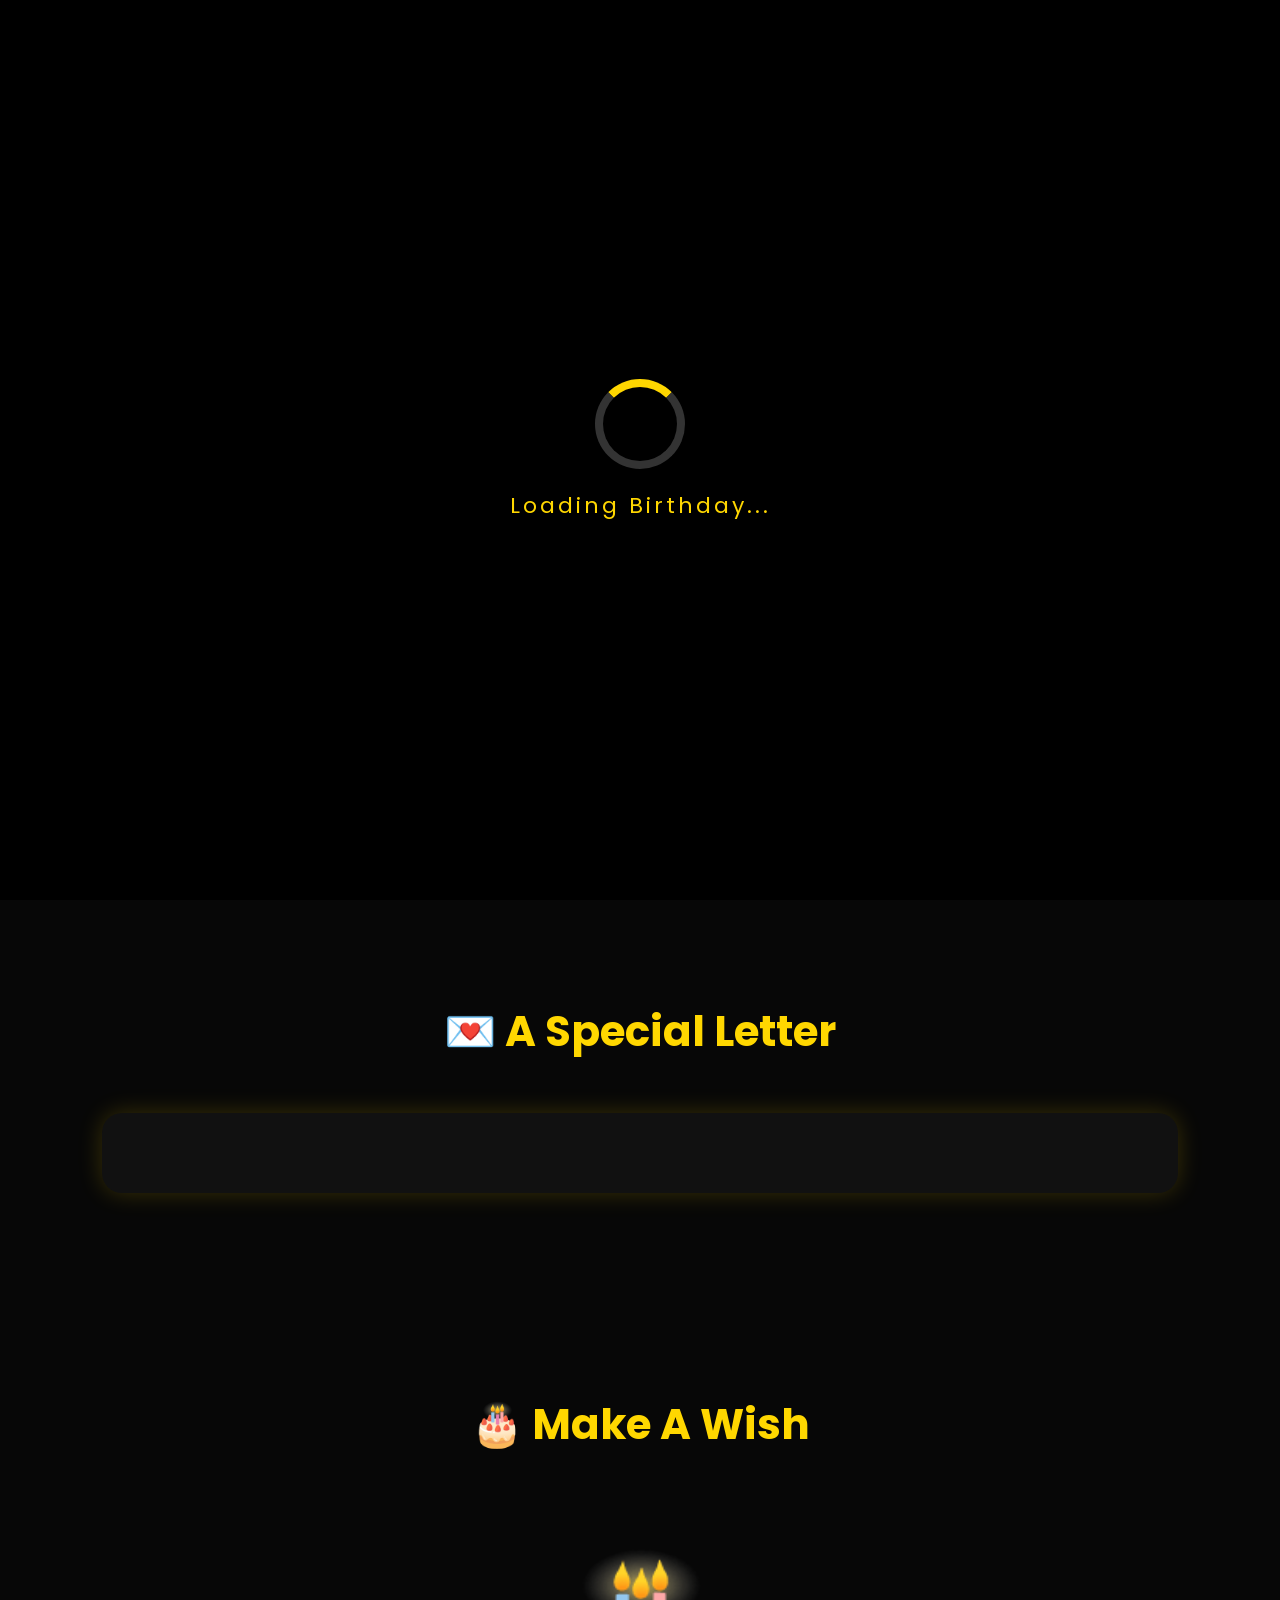
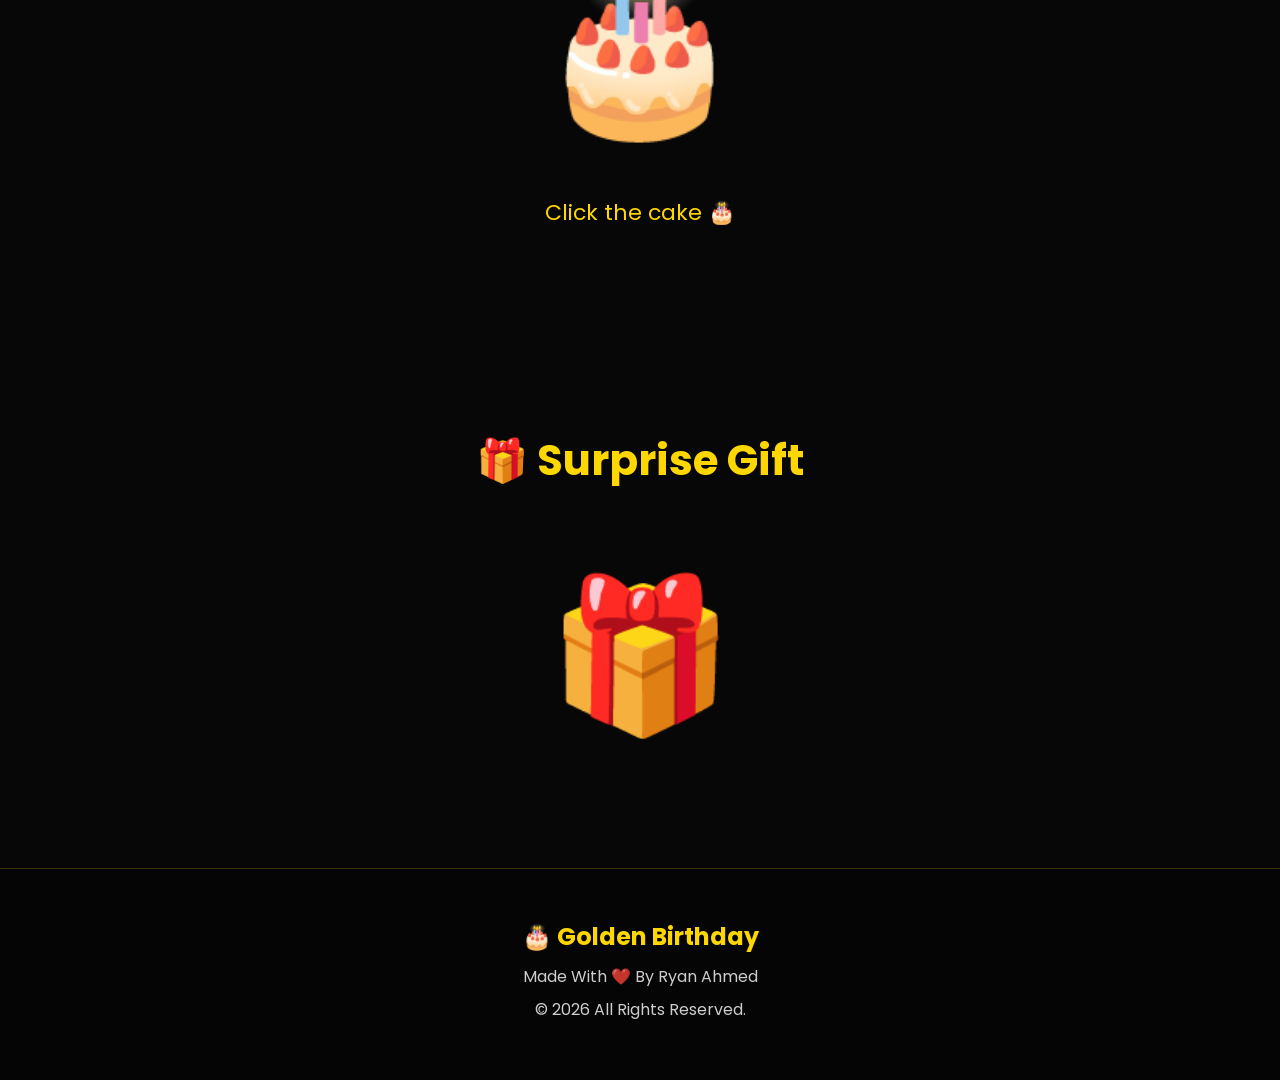
==== commit 092d33f9: "Update index.html" ====
--- a/index.html
+++ b/index.html
@@ -3,268 +3,1092 @@
 <head>
 <meta charset="UTF-8">
 <meta name="viewport" content="width=device-width, initial-scale=1.0">
-<title>FalconPanel</title>
-
-<link rel="stylesheet" href="style.css">
+
+<title>🎂 Golden Birthday</title>
+
+<link href="https://fonts.googleapis.com/css2?family=Poppins:wght@300;400;600;700&display=swap" rel="stylesheet">
+
+<style>
+
+*{
+margin:0;
+padding:0;
+box-sizing:border-box;
+font-family:'Poppins',sans-serif;
+}
+
+html{
+scroll-behavior:smooth;
+}
+
+body{
+background:#070707;
+color:white;
+overflow-x:hidden;
+}
+
+/* Scroll */
+
+::-webkit-scrollbar{
+width:8px;
+}
+
+::-webkit-scrollbar-thumb{
+background:gold;
+border-radius:20px;
+}
+
+::-webkit-scrollbar-track{
+background:#111;
+}
+
+/* Loader */
+
+#loader{
+position:fixed;
+top:0;
+left:0;
+width:100%;
+height:100%;
+background:#000;
+display:flex;
+justify-content:center;
+align-items:center;
+flex-direction:column;
+z-index:999999;
+}
+
+.loader-circle{
+width:90px;
+height:90px;
+border:8px solid #333;
+border-top:8px solid gold;
+border-radius:50%;
+animation:spin 1s linear infinite;
+}
+
+@keyframes spin{
+100%{
+transform:rotate(360deg);
+}
+}
+
+.loader-text{
+margin-top:20px;
+font-size:22px;
+color:gold;
+letter-spacing:3px;
+}
+
+/* Navbar */
+
+nav{
+
+position:fixed;
+
+top:0;
+
+left:0;
+
+width:100%;
+
+padding:18px 8%;
+
+display:flex;
+
+justify-content:space-between;
+
+align-items:center;
+
+background:rgba(0,0,0,.4);
+
+backdrop-filter:blur(12px);
+
+z-index:999;
+
+}
+
+.logo{
+
+font-size:30px;
+
+font-weight:bold;
+
+color:gold;
+
+}
+
+nav ul{
+
+display:flex;
+
+list-style:none;
+
+gap:25px;
+
+}
+
+nav ul li a{
+
+text-decoration:none;
+
+color:white;
+
+transition:.4s;
+
+font-size:15px;
+
+}
+
+nav ul li a:hover{
+
+color:gold;
+
+}
+
+/* Hero */
+
+.hero{
+
+height:100vh;
+
+display:flex;
+
+justify-content:center;
+
+align-items:center;
+
+flex-direction:column;
+
+text-align:center;
+
+padding:20px;
+
+background:
+linear-gradient(rgba(0,0,0,.6),rgba(0,0,0,.7)),
+url('https://images.unsplash.com/photo-1513151233558-d860c5398176?auto=format&fit=crop&w=1500&q=80');
+
+background-size:cover;
+
+background-position:center;
+
+}
+
+.hero h1{
+
+font-size:65px;
+
+color:gold;
+
+margin-bottom:20px;
+
+}
+
+.hero h2{
+
+font-size:28px;
+
+font-weight:300;
+
+margin-bottom:15px;
+
+}
+
+.hero p{
+
+max-width:700px;
+
+opacity:.8;
+
+line-height:1.8;
+
+}
+
+.start-btn{
+
+margin-top:35px;
+
+padding:16px 45px;
+
+border:none;
+
+border-radius:50px;
+
+background:gold;
+
+font-size:18px;
+
+font-weight:bold;
+
+cursor:pointer;
+
+transition:.4s;
+
+}
+
+.start-btn:hover{
+
+transform:scale(1.1);
+
+}
+
+/* Floating Hearts */
+
+.hearts{
+
+position:fixed;
+
+top:0;
+
+left:0;
+
+width:100%;
+
+height:100%;
+
+pointer-events:none;
+
+overflow:hidden;
+
+}
+
+.heart{
+
+position:absolute;
+
+bottom:-50px;
+
+font-size:20px;
+
+animation:float 10s linear infinite;
+
+opacity:.7;
+
+}
+
+@keyframes float{
+
+0%{
+
+transform:translateY(0) rotate(0deg);
+
+}
+
+100%{
+
+transform:translateY(-120vh) rotate(360deg);
+
+}
+
+}
+
+/* Sections */
+
+section{
+
+padding:100px 8%;
+
+}
+
+.title{
+
+text-align:center;
+
+font-size:42px;
+
+margin-bottom:50px;
+
+color:gold;
+
+}
+
+/* Letter */
+
+.letter{
+
+background:#111;
+
+padding:40px;
+
+border-radius:20px;
+
+line-height:2;
+
+font-size:18px;
+
+box-shadow:0 0 25px rgba(255,215,0,.2);
+
+}
+
+/* Cake */
+
+.cake-box{
+
+display:flex;
+
+justify-content:center;
+
+margin-top:60px;
+
+}
+
+.cake{
+
+font-size:170px;
+
+animation:bounce 2s infinite;
+
+cursor:pointer;
+
+}
+
+@keyframes bounce{
+
+50%{
+
+transform:translateY(-20px);
+
+}
+
+}
+
+/* Surprise */
+
+.gift{
+
+font-size:150px;
+
+text-align:center;
+
+cursor:pointer;
+
+transition:.4s;
+
+}
+
+.gift:hover{
+
+transform:rotate(10deg) scale(1.1);
+
+}
+
+#giftMessage{
+
+display:none;
+
+margin-top:30px;
+
+text-align:center;
+
+font-size:22px;
+
+color:gold;
+
+}
+
+</style>
 
 </head>
+
 <body>
 
-<!-- HOME PAGE -->
-
-<section id="home" class="page active">
-
-<header>
-
-<div class="logo-box">
-
-<div class="logo">🦅</div>
-
-<h2>FalconPanel</h2>
+<div id="loader">
+
+<div class="loader-circle"></div>
+
+<div class="loader-text">
+
+Loading Birthday...
 
 </div>
 
-</header>
-
-<div class="home-content">
-
-<h4># Welcome to</h4>
-
-<h1>FalconPanel</h1>
+</div>
+
+<div class="hearts" id="hearts"></div>
+
+<nav>
+
+<div class="logo">🎂 Golden Birthday</div>
+
+<ul>
+
+<li><a href="#home">Home</a></li>
+
+<li><a href="#letter">Letter</a></li>
+
+<li><a href="#cake">Cake</a></li>
+
+<li><a href="#gift">Gift</a></li>
+
+</ul>
+
+</nav>
+
+<section class="hero" id="home">
+
+<h1>Happy Birthday</h1>
+
+<h2>Ariana Noor ❤️</h2>
 
 <p>
-From here you can get virtual numbers from all countries.
+
+Today is a beautiful day filled with happiness, smiles and unforgettable memories.
+
+May every dream of yours come true and every moment bring endless joy.
+
 </p>
 
-<div class="stats">
-
-<div class="card">
-<h3>SMS Cost</h3>
-<span>$0.013 / SMS</span>
+<button class="start-btn" onclick="document.getElementById('letter').scrollIntoView()">
+
+Start Journey
+
+</button>
+
+  </section>
+  <!-- ================= LETTER SECTION ================= -->
+
+<section id="letter">
+
+<h2 class="title">💌 A Special Letter</h2>
+
+<div class="letter">
+
+<p id="typing"></p>
+
 </div>
 
-<div class="card">
-<h3>🌍 190+</h3>
-<span>Countries</span>
+</section>
+
+<!-- ================= CAKE SECTION ================= -->
+
+<section id="cake">
+
+<h2 class="title">🎂 Make A Wish</h2>
+
+<div class="cake-box">
+
+<div class="cake" onclick="cakeClick()">
+
+🎂
+
 </div>
 
-<div class="card">
-<h3>⚡ Fast</h3>
-<span>Delivery</span>
 </div>
 
-<div class="card">
-<h3>🔒 Secure</h3>
-<span>Access</span>
+<p id="cakeText"
+style="text-align:center;margin-top:25px;font-size:22px;color:gold;">
+Click the cake 🎂
+</p>
+
+</section>
+
+<!-- ================= SURPRISE SECTION ================= -->
+
+<section id="gift">
+
+<h2 class="title">🎁 Surprise Gift</h2>
+
+<div class="gift"
+
+onclick="openGift()">
+
+🎁
+
 </div>
 
+<div id="giftMessage">
+
+<h2>✨ Surprise ✨</h2>
+
+<p style="margin-top:20px;line-height:2;">
+
+You are stronger than yesterday.
+
+You are brighter than the stars.
+
+Keep smiling because the world becomes beautiful with your smile.
+
+Happy Birthday ❤️
+
+</p>
+
 </div>
 
-<button id="startBtn">
-Get Started →
-</button>
+</section>
+
+<style>
+
+/* Surprise Animation */
+
+@keyframes zoom{
+
+0%{
+
+transform:scale(.5);
+
+opacity:0;
+
+}
+
+100%{
+
+transform:scale(1);
+
+opacity:1;
+
+}
+
+}
+
+.show{
+
+display:block !important;
+
+animation:zoom .7s;
+
+}
+
+/* Responsive */
+
+@media(max-width:768px){
+
+.hero h1{
+
+font-size:42px;
+
+}
+
+.hero h2{
+
+font-size:22px;
+
+}
+
+.title{
+
+font-size:30px;
+
+}
+
+.cake{
+
+font-size:120px;
+
+}
+
+.gift{
+
+font-size:110px;
+
+}
+
+nav{
+
+padding:15px;
+
+}
+
+nav ul{
+
+gap:12px;
+
+}
+
+}
+
+</style>
+
+<script>
+
+/* Loader */
+
+window.onload=function(){
+
+setTimeout(()=>{
+
+loader.style.display="none";
+
+},1800);
+
+}
+
+/* Floating Hearts */
+
+const hearts=document.getElementById("hearts");
+
+for(let i=0;i<35;i++){
+
+let h=document.createElement("div");
+
+h.className="heart";
+
+h.innerHTML="❤️";
+
+h.style.left=Math.random()*100+"%";
+
+h.style.animationDuration=(6+Math.random()*6)+"s";
+
+h.style.fontSize=(15+Math.random()*25)+"px";
+
+h.style.opacity=Math.random();
+
+hearts.appendChild(h);
+
+}
+
+/* Typing Letter */
+
+const text=
+
+`Dear Ariana Noor,
+
+Today is your special day.
+
+I wish your life becomes brighter with every sunrise.
+
+May happiness follow you forever.
+
+May every dream you have come true.
+
+Never stop smiling.
+
+Never stop believing in yourself.
+
+Happy Birthday ❤️
+
+— Ryan Ahmed`;
+
+let i=0;
+
+function typing(){
+
+if(i<text.length){
+
+document.getElementById("typing").innerHTML+=text.charAt(i);
+
+i++;
+
+setTimeout(typing,35);
+
+}
+
+}
+
+typing();
+
+/* Cake */
+
+function cakeClick(){
+
+document.getElementById("cakeText").innerHTML=
+
+"🎉 Happy Birthday! Make a beautiful wish...";
+
+}
+
+/* Gift */
+
+function openGift(){
+
+document.getElementById("giftMessage")
+
+.classList.add("show");
+
+}
+  <!-- ================= REASONS SECTION ================= -->
+
+<section id="reasons">
+
+<h2 class="title">❤️ 50 Reasons</h2>
+
+<div id="reasonBox"></div>
+
+</section>
+
+<!-- ================= ROSE GARDEN ================= -->
+
+<section id="roses">
+
+<h2 class="title">🌹 Rose Garden</h2>
+
+<div id="roseBox"></div>
+
+<p id="roseText"
+style="text-align:center;margin-top:25px;color:gold;font-size:20px;">
+Click any rose 🌹
+</p>
+
+</section>
+
+<!-- ================= MUSIC ================= -->
+
+<section id="music">
+
+<h2 class="title">🎵 Music</h2>
+
+<div style="text-align:center;">
+
+<audio controls loop>
+
+<source src="music/song1.mp3" type="audio/mpeg">
+
+</audio>
 
 </div>
 
 </section>
-<!-- LOGIN PAGE -->
-
-<section id="login" class="page">
-
-<header>
-
-<div class="logo-box">
-
-<div class="logo">🦅</div>
-
-<h2>FalconPanel</h2>
-
+
+<!-- ================= FINALE ================= -->
+
+<section id="finale">
+
+<h2 class="title">🎆 Happy Birthday</h2>
+
+<h1 style="text-align:center;font-size:70px;color:gold;">
+🎉 Ariana Noor 🎉
+</h1>
+
+<p style="text-align:center;font-size:22px;margin-top:20px;opacity:.9;">
+May your smile never fade.<br>
+Have a wonderful birthday ❤️
+</p>
+
+<div style="text-align:center;margin-top:40px;font-size:80px;animation:bounce 2s infinite;">
+🎊🎂🎉
 </div>
 
-</header>
-
-<div class="login-box">
-
-<h1>Premium Virtual Number Service</h1>
-
-<p>
-Please log in first to access our virtual number service.
-</p>
-
-<label>Business Gmail</label>
-
-<input
-type="email"
-id="gmail"
-placeholder="Enter your Business Gmail">
-
-<label>Password</label>
-
-<input
-type="text"
-id="password"
-placeholder="Click here"
-onclick="autoPassword()">
-
-<button id="loginBtn">
-Login ➡️
-</button>
-
-<button id="backHome">
-⬅️ Back
-</button>
-
-</div>
-
 </section>
-<!-- SERVICE PAGE -->
-
-<section id="service" class="page">
-
-<header>
-
-<div class="logo-box">
-
-<div class="logo">🦅</div>
-
-<h2>FalconPanel</h2>
-
-</div>
-
-</header>
-
-<div class="service-box">
-
-<h1>Premium Virtual Number Service</h1>
-
-<h2>SELECT SERVICE</h2>
-
-<p>Choose Platform & Country</p>
-
-<p>Select your platform and country below.</p>
-
-<label>Platform</label>
-
-<select id="platform">
-
-<option value="">Select Platform</option>
-
-<option>Telegram</option>
-
-<option>WhatsApp</option>
-
-<option>TikTok</option>
-
-<option>IMO</option>
-
-</select>
-
-<label>Country</label>
-
-<select id="country">
-
-<option value="">Select Country</option>
-
-<option>Bangladesh</option>
-
-<option>India</option>
-
-<option>Pakistan</option>
-
-<option>USA</option>
-
-<option>United Kingdom</option>
-
-<option>Canada</option>
-
-<option>Germany</option>
-
-<option>France</option>
-
-<option>Japan</option>
-
-<option>China</option>
-
-<option>Australia</option>
-
-<option>Singapore</option>
-
-<option>Malaysia</option>
-
-<option>Turkey</option>
-
-<option>Saudi Arabia</option>
-
-<option>UAE</option>
-
-</select>
-
-<button id="getNumber">
-Get Number
-</button>
-
-<button id="backLogin">
-⬅️ Back
-</button>
-
-</div>
-
-</section>
-<!-- FINAL PAGE -->
-
-<section id="final" class="page">
-
-<header>
-
-<div class="logo-box">
-
-<div class="logo">🦅</div>
-
-<h2>FalconPanel</h2>
-
-</div>
-
-</header>
-
-<div class="final-box">
-
-<div class="music-logo">
-🎵
-</div>
-
-<h1>EXPERIENCE COMPLETE</h1>
-
-<p>
-You wanted a free custom message and bombing,
-right?
-</p>
-
-<p>
-You like getting things for free, don't you?
-Now enjoy the real fun!
-</p>
-
-<h2>
-😅 Sad music is playing...
-</h2>
-
-<button id="musicToggle">
-🔇 OFF
-</button>
-
-<button id="backService">
-⬅️ Back
-</button>
-
-<audio id="sadMusic" loop>
-<source src="music.mp3" type="audio/mpeg">
-</audio>
-
-</div>
-
-</section>
-
-<script src="script.js"></script>
+
+<style>
+
+#reasonBox{
+
+display:grid;
+
+grid-template-columns:repeat(auto-fit,minmax(220px,1fr));
+
+gap:20px;
+
+}
+
+.reason{
+
+background:#111;
+
+padding:20px;
+
+border-radius:15px;
+
+border:1px solid rgba(255,215,0,.2);
+
+transition:.4s;
+
+}
+
+.reason:hover{
+
+transform:translateY(-8px);
+
+box-shadow:0 0 20px rgba(255,215,0,.3);
+
+}
+
+#roseBox{
+
+display:flex;
+
+flex-wrap:wrap;
+
+justify-content:center;
+
+gap:25px;
+
+}
+
+.rose{
+
+font-size:55px;
+
+cursor:pointer;
+
+transition:.3s;
+
+}
+
+.rose:hover{
+
+transform:scale(1.25) rotate(10deg);
+
+}
+
+</style>
+
+<script>
+
+/* ===== Reasons ===== */
+
+const reasons=[
+
+"Your smile is beautiful ❤️",
+
+"You are kind",
+
+"You inspire others",
+
+"You are strong",
+
+"You never give up",
+
+"You spread happiness",
+
+"You are unique",
+
+"You are caring",
+
+"You are honest",
+
+"You are amazing"
+
+];
+
+const reasonBox=document.getElementById("reasonBox");
+
+for(let i=1;i<=50;i++){
+
+const card=document.createElement("div");
+
+card.className="reason";
+
+card.innerHTML="<h3>Reason "+i+"</h3><br>"+reasons[Math.floor(Math.random()*reasons.length)];
+
+reasonBox.appendChild(card);
+
+}
+
+/* ===== Roses ===== */
+
+const roseBox=document.getElementById("roseBox");
+
+const messages=[
+
+"Stay Happy ❤️",
+
+"You are Special 🌹",
+
+"Never Stop Smiling 😊",
+
+"Enjoy Your Day 🎉",
+
+"Dream Big ⭐",
+
+"Keep Shining ✨"
+
+];
+
+for(let i=0;i<24;i++){
+
+let r=document.createElement("div");
+
+r.className="rose";
+
+r.innerHTML="🌹";
+
+r.onclick=function(){
+
+document.getElementById("roseText").innerHTML=
+
+messages[Math.floor(Math.random()*messages.length)];
+
+};
+
+roseBox.appendChild(r);
+
+}
+
+</script>
+<!-- ================= FOOTER ================= -->
+
+<footer>
+
+<h2>🎂 Golden Birthday</h2>
+
+<p>Made With ❤️ By Ryan Ahmed</p>
+
+<p>© 2026 All Rights Reserved.</p>
+
+</footer>
+
+<button id="topBtn" onclick="topFunction()">⬆</button>
+
+<style>
+
+/* Footer */
+
+footer{
+
+padding:50px 20px;
+
+background:#050505;
+
+text-align:center;
+
+border-top:1px solid rgba(255,215,0,.2);
+
+}
+
+footer h2{
+
+color:gold;
+
+margin-bottom:10px;
+
+}
+
+footer p{
+
+opacity:.8;
+
+margin:8px 0;
+
+}
+
+/* Top Button */
+
+#topBtn{
+
+position:fixed;
+
+right:20px;
+
+bottom:20px;
+
+width:55px;
+
+height:55px;
+
+border:none;
+
+border-radius:50%;
+
+background:gold;
+
+font-size:22px;
+
+cursor:pointer;
+
+display:none;
+
+box-shadow:0 0 15px gold;
+
+transition:.3s;
+
+}
+
+#topBtn:hover{
+
+transform:scale(1.1);
+
+}
+
+/* Fireworks */
+
+.firework{
+
+position:fixed;
+
+font-size:30px;
+
+pointer-events:none;
+
+animation:boom 2s linear forwards;
+
+}
+
+@keyframes boom{
+
+0%{
+
+opacity:1;
+
+transform:translateY(0) scale(.3);
+
+}
+
+100%{
+
+opacity:0;
+
+transform:translateY(-250px) scale(2);
+
+}
+
+}
+
+</style>
+
+<script>
+
+/* Top Button */
+
+window.onscroll=function(){
+
+const btn=document.getElementById("topBtn");
+
+if(document.documentElement.scrollTop>300){
+
+btn.style.display="block";
+
+}else{
+
+btn.style.display="none";
+
+}
+
+}
+
+function topFunction(){
+
+window.scrollTo({
+
+top:0,
+
+behavior:"smooth"
+
+});
+
+}
+
+/* Fireworks */
+
+function fireworks(){
+
+for(let i=0;i<20;i++){
+
+let f=document.createElement("div");
+
+f.className="firework";
+
+f.innerHTML=["🎆","✨","🎉","💖"][Math.floor(Math.random()*4)];
+
+f.style.left=Math.random()*100+"%";
+
+f.style.top=(60+Math.random()*30)+"%";
+
+document.body.appendChild(f);
+
+setTimeout(()=>{
+
+f.remove();
+
+},2000);
+
+}
+
+}
+
+setInterval(fireworks,4000);
+
+</script>
 
 </body>
 </html>
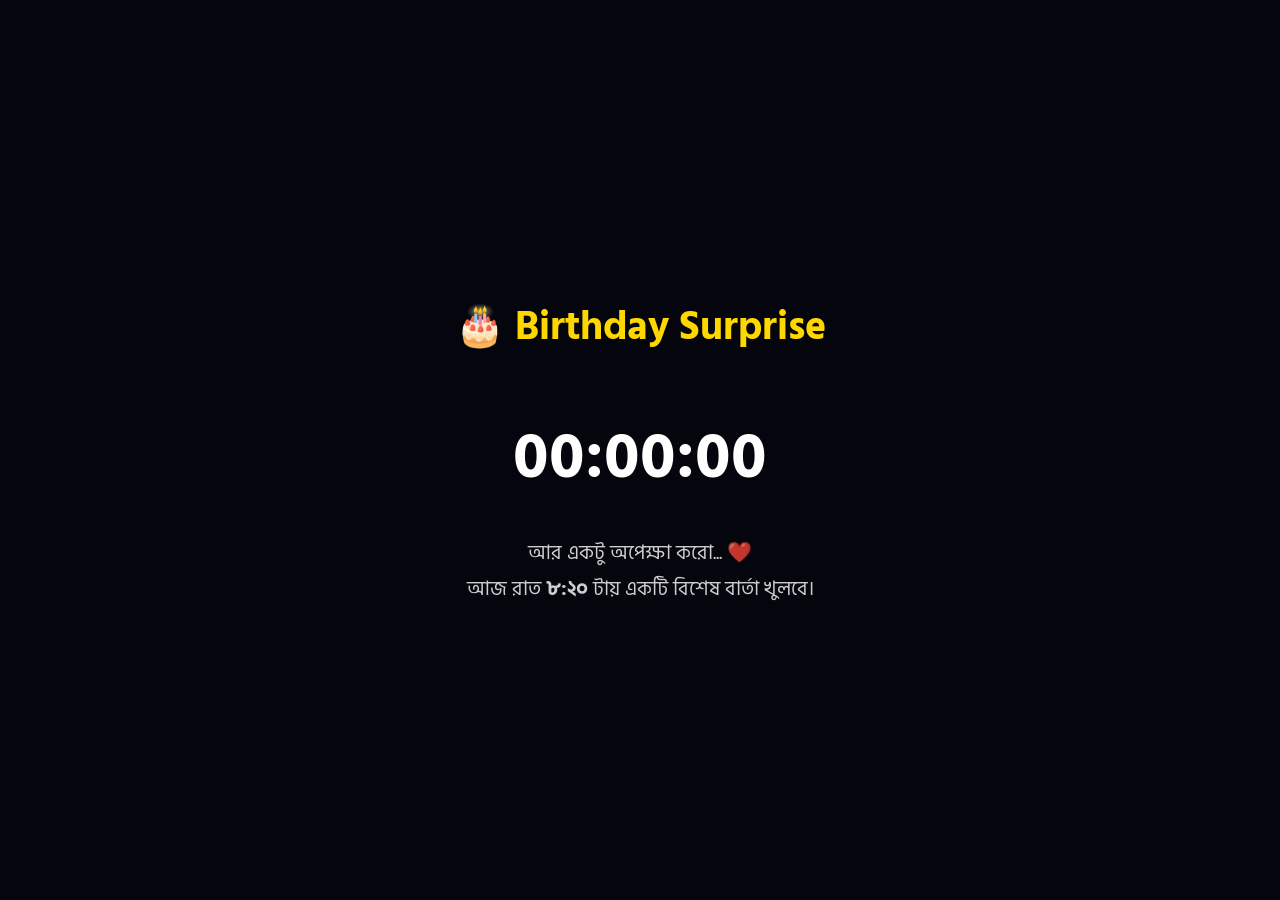
==== commit c9e7fad5: "Update index.html" ====
--- a/index.html
+++ b/index.html
@@ -1,12 +1,12 @@
 <!DOCTYPE html>
-<html lang="en">
+<html lang="bn">
 <head>
 <meta charset="UTF-8">
 <meta name="viewport" content="width=device-width, initial-scale=1.0">
 
-<title>🎂 Golden Birthday</title>
-
-<link href="https://fonts.googleapis.com/css2?family=Poppins:wght@300;400;600;700&display=swap" rel="stylesheet">
+<title>🎂 Birthday Surprise</title>
+
+<link href="https://fonts.googleapis.com/css2?family=Hind+Siliguri:wght@400;500;700&display=swap" rel="stylesheet">
 
 <style>
 
@@ -14,7 +14,7 @@
 margin:0;
 padding:0;
 box-sizing:border-box;
-font-family:'Poppins',sans-serif;
+font-family:'Hind Siliguri',sans-serif;
 }
 
 html{
@@ -22,1071 +22,810 @@
 }
 
 body{
-background:#070707;
-color:white;
-overflow-x:hidden;
-}
-
-/* Scroll */
-
-::-webkit-scrollbar{
-width:8px;
-}
-
-::-webkit-scrollbar-thumb{
-background:gold;
-border-radius:20px;
-}
-
-::-webkit-scrollbar-track{
-background:#111;
-}
-
-/* Loader */
-
-#loader{
+
+background:#05060d;
+color:#fff;
+overflow:hidden;
+
+}
+
+body::before{
+
+content:"";
+position:fixed;
+width:100%;
+height:100%;
+top:0;
+left:0;
+
+background:
+
+radial-gradient(circle at top,#18203d,#05060d 60%);
+
+z-index:-2;
+
+}
+
+/* Floating Stars */
+
+.stars{
+
+position:fixed;
+width:100%;
+height:100%;
+overflow:hidden;
+pointer-events:none;
+
+}
+
+.star{
+
+position:absolute;
+background:white;
+border-radius:50%;
+animation:twinkle 3s infinite;
+
+}
+
+@keyframes twinkle{
+
+0%,100%{
+
+opacity:.2;
+
+}
+
+50%{
+
+opacity:1;
+
+}
+
+}
+
+/* Countdown */
+
+#countdown{
+
 position:fixed;
 top:0;
 left:0;
 width:100%;
-height:100%;
-background:#000;
+height:100vh;
+
 display:flex;
+
 justify-content:center;
+
 align-items:center;
+
 flex-direction:column;
-z-index:999999;
-}
-
-.loader-circle{
-width:90px;
-height:90px;
-border:8px solid #333;
-border-top:8px solid gold;
+
+text-align:center;
+
+padding:20px;
+
+background:#05060d;
+
+z-index:9999;
+
+}
+
+#countdown h1{
+
+font-size:40px;
+color:#ffd700;
+
+margin-bottom:20px;
+
+}
+
+#timer{
+
+font-size:65px;
+font-weight:bold;
+margin:25px 0;
+
+color:white;
+
+}
+
+#countdown p{
+
+font-size:20px;
+opacity:.8;
+line-height:1.8;
+
+}
+
+/* Main */
+
+#main{
+
+display:none;
+
+height:100vh;
+
+overflow-y:auto;
+
+}
+
+/* Hero */
+
+.hero{
+
+height:100vh;
+
+display:flex;
+
+justify-content:center;
+
+align-items:center;
+
+flex-direction:column;
+
+text-align:center;
+
+padding:20px;
+
+}
+
+.hero h1{
+
+font-size:55px;
+
+color:#ffd700;
+
+margin-bottom:20px;
+
+}
+
+.hero p{
+
+font-size:22px;
+
+max-width:700px;
+
+line-height:2;
+
+opacity:.9;
+
+}
+
+.nextBtn{
+
+margin-top:40px;
+
+padding:15px 45px;
+
+border:none;
+
+border-radius:40px;
+
+font-size:18px;
+
+cursor:pointer;
+
+background:#ffd700;
+
+font-weight:bold;
+
+transition:.3s;
+
+}
+
+.nextBtn:hover{
+
+transform:scale(1.05);
+
+}
+
+/* Music Button */
+
+#musicBtn{
+
+position:fixed;
+
+bottom:20px;
+
+right:20px;
+
+width:60px;
+
+height:60px;
+
+border:none;
+
 border-radius:50%;
-animation:spin 1s linear infinite;
-}
-
-@keyframes spin{
+
+background:#ffd700;
+
+font-size:22px;
+
+cursor:pointer;
+
+z-index:999;
+
+}
+
+/* Section */
+
+section{
+
+min-height:100vh;
+
+padding:100px 10%;
+
+display:flex;
+
+justify-content:center;
+
+align-items:center;
+
+flex-direction:column;
+
+text-align:center;
+
+}
+
+.title{
+
+font-size:45px;
+
+color:#ffd700;
+
+margin-bottom:30px;
+
+}
+
+.text{
+
+font-size:23px;
+
+line-height:2.2;
+
+max-width:850px;
+
+}
+
+</style>
+
+</head>
+
+<body>
+
+<div class="stars" id="stars"></div>
+
+<!-- Background Music -->
+
+<audio id="bgMusic" autoplay loop>
+
+<source src="music.mp3" type="audio/mpeg">
+
+</audio>
+
+<button id="musicBtn">
+
+🔊
+
+</button>
+
+<!-- Countdown -->
+
+<div id="countdown">
+
+<h1>🎂 Birthday Surprise</h1>
+
+<div id="timer">
+
+00:00:00
+
+</div>
+
+<p>
+
+আর একটু অপেক্ষা করো... ❤️<br>
+
+আজ রাত <b>৮:২০</b> টায় একটি বিশেষ বার্তা খুলবে।
+
+</p>
+
+</div>
+
+<!-- Main -->
+
+<div id="main">
+
+<section class="hero" id="step1">
+
+<h1>🌙 শুরু...</h1>
+
+<p>
+
+আজ তোমার জন্য কিছু কথা জমিয়ে রেখেছি...
+
+যদিও আজ আমরা আগের মতো নেই,
+
+তবুও আজকের দিনটা তোমার।
+
+তাই কিছু না বললেই নয়... ❤️
+
+</p>
+
+<button class="nextBtn"
+
+onclick="goStep(2)">
+
+পরের পৃষ্ঠা ➜
+
+</button>
+
+</section>
+
+<script>
+
+/* Stars */
+
+const stars=document.getElementById("stars");
+
+for(let i=0;i<180;i++){
+
+let s=document.createElement("div");
+
+s.className="star";
+
+let size=Math.random()*3+1;
+
+s.style.width=size+"px";
+
+s.style.height=size+"px";
+
+s.style.left=Math.random()*100+"%";
+
+s.style.top=Math.random()*100+"%";
+
+s.style.animationDelay=Math.random()*3+"s";
+
+stars.appendChild(s);
+
+}
+
+/* Music */
+
+const music=document.getElementById("bgMusic");
+
+const btn=document.getElementById("musicBtn");
+
+btn.onclick=()=>{
+
+if(music.paused){
+
+music.play();
+
+btn.innerHTML="🔊";
+
+}else{
+
+music.pause();
+
+btn.innerHTML="🔇";
+
+}
+
+};
+
+/* Countdown */
+
+const end=new Date("July 29, 2026 20:20:00").getTime();
+
+const done=localStorage.getItem("birthdayUnlocked");
+
+function showMain(){
+
+document.getElementById("countdown").style.display="none";
+
+document.getElementById("main").style.display="block";
+
+document.body.style.overflow="auto";
+
+}
+
+if(done=="yes"){
+
+showMain();
+
+}else{
+
+setInterval(()=>{
+
+let now=new Date().getTime();
+
+let gap=end-now;
+
+if(gap<=0){
+
+localStorage.setItem("birthdayUnlocked","yes");
+
+showMain();
+
+return;
+
+}
+
+let h=Math.floor(gap/(1000*60*60));
+
+let m=Math.floor((gap%(1000*60*60))/(1000*60));
+
+let s=Math.floor((gap%(1000*60))/1000);
+
+document.getElementById("timer").innerHTML=
+
+String(h).padStart(2,"0")+":"+
+
+String(m).padStart(2,"0")+":"+
+
+String(s).padStart(2,"0");
+
+},1000);
+
+}
+
+function goStep(n){
+
+document.getElementById("step"+n).scrollIntoView({
+
+behavior:"smooth"
+
+});
+  
+}
+  <!-- ================= STEP 2 ================= -->
+
+<section id="step2">
+
+<h2 class="title">💭 কিছু স্মৃতি...</h2>
+
+<div class="card">
+
+<p class="text">
+
+এক সময় প্রতিদিন তোমার সাথে কথা হতো... 🌸<br><br>
+
+সকালের "ঘুম থেকে উঠেছো?" থেকে রাতের "ঘুমাও" পর্যন্ত... 🌙<br><br>
+
+ছোট ছোট অভিমান ছিল... 😊<br>
+আবার একটু পরেই সব ঠিক হয়ে যেত... ❤️<br><br>
+
+আজ সেই কথাগুলো শুধু স্মৃতি হয়ে আছে... 💫<br><br>
+
+তবুও বিশ্বাস করো,<br>
+সেই স্মৃতিগুলো এখনো আমার কাছে অনেক মূল্যবান। 🌼
+
+</p>
+
+</div>
+
+<button class="nextBtn"
+
+onclick="goStep(3)">
+
+পরের পৃষ্ঠা ➜
+
+</button>
+
+</section>
+
+<!-- ================= STEP 3 ================= -->
+
+<section id="step3">
+
+<h2 class="title">🌧️ কিছু সত্যি কথা</h2>
+
+<div class="card">
+
+<p class="text">
+
+জানি... 💔<br><br>
+
+আজ তুমি আর আমার জীবনের অংশ নও।<br><br>
+
+হয়তো আমাদের গল্পটা এভাবেই শেষ হওয়ার ছিল... 🌙<br><br>
+
+আমি কখনো তোমাকে দোষ দিইনি।<br>
+
+কারণ ভালোবাসা কাউকে জোর করে ধরে রাখার নাম নয়। 🤍<br><br>
+
+তুমি যেখানে থাকো,<br>
+
+ভালো থেকো... 😊
+
+</p>
+
+</div>
+
+<button class="nextBtn"
+
+onclick="goStep(4)">
+
+আরও পড়ো ➜
+
+</button>
+
+</section>
+
+<style>
+
+.card{
+
+background:rgba(255,255,255,.05);
+
+backdrop-filter:blur(12px);
+
+border:1px solid rgba(255,255,255,.08);
+
+padding:35px;
+
+border-radius:25px;
+
+max-width:900px;
+
+box-shadow:0 0 35px rgba(255,215,0,.08);
+
+animation:fadeUp 1.2s;
+
+}
+
+@keyframes fadeUp{
+
+from{
+
+opacity:0;
+
+transform:translateY(60px);
+
+}
+
+to{
+
+opacity:1;
+
+transform:translateY(0);
+
+}
+
+}
+
+/* Floating Hearts */
+
+.heart{
+
+position:fixed;
+
+bottom:-50px;
+
+font-size:20px;
+
+animation:heartMove linear infinite;
+
+pointer-events:none;
+
+opacity:.7;
+
+}
+
+@keyframes heartMove{
+
+0%{
+
+transform:translateY(0) rotate(0deg);
+
+}
+
 100%{
-transform:rotate(360deg);
-}
-}
-
-.loader-text{
-margin-top:20px;
-font-size:22px;
-color:gold;
-letter-spacing:3px;
-}
-
-/* Navbar */
-
-nav{
-
-position:fixed;
-
-top:0;
-
-left:0;
-
-width:100%;
-
-padding:18px 8%;
-
-display:flex;
-
-justify-content:space-between;
-
-align-items:center;
-
-background:rgba(0,0,0,.4);
-
-backdrop-filter:blur(12px);
-
-z-index:999;
-
-}
-
-.logo{
-
-font-size:30px;
-
-font-weight:bold;
-
-color:gold;
-
-}
-
-nav ul{
-
-display:flex;
-
-list-style:none;
-
-gap:25px;
-
-}
-
-nav ul li a{
-
-text-decoration:none;
-
-color:white;
-
-transition:.4s;
-
-font-size:15px;
-
-}
-
-nav ul li a:hover{
-
-color:gold;
-
-}
-
-/* Hero */
-
-.hero{
-
-height:100vh;
-
-display:flex;
-
-justify-content:center;
-
-align-items:center;
-
-flex-direction:column;
+
+transform:translateY(-120vh) rotate(360deg);
+
+}
+
+}
+
+</style>
+
+<script>
+
+/* Floating Hearts */
+
+for(let i=0;i<30;i++){
+
+let h=document.createElement("div");
+
+h.className="heart";
+
+h.innerHTML=["❤️","🤍","✨"][Math.floor(Math.random()*3)];
+
+h.style.left=Math.random()*100+"%";
+
+h.style.fontSize=(15+Math.random()*20)+"px";
+
+h.style.animationDuration=(8+Math.random()*8)+"s";
+
+document.body.appendChild(h);
+
+  }
+  <!-- ================= STEP 4 ================= -->
+
+<section id="step4">
+
+<h2 class="title">🎂 শুভ জন্মদিন</h2>
+
+<div class="card">
+
+<p class="text" id="wishText"></p>
+
+</div>
+
+<button class="nextBtn"
+
+onclick="goStep(5)">
+
+শেষ পৃষ্ঠা ➜
+
+</button>
+
+</section>
+
+<!-- ================= STEP 5 ================= -->
+
+<section id="step5">
+
+<h2 class="title">🌙 শেষ কিছু কথা...</h2>
+
+<div class="card">
+
+<p class="text">
+
+হয়তো আমাদের গল্পটা এখানেই শেষ... 🌙<br><br>
+
+কিন্তু তোমার জন্মদিনে তোমার জন্য আমার দোয়া কখনো শেষ হবে না। ❤️<br><br>
+
+তুমি যেখানেই থাকো,<br>
+
+অনেক ভালো থেকো... 😊<br><br>
+
+আল্লাহ তোমার জীবনে সুখ, শান্তি আর সফলতা দান করুন। 🤲<br><br>
+
+<strong>শুভ জন্মদিন...! 🎂🎉❤️</strong>
+
+</p>
+
+</div>
+
+</section>
+
+<footer>
+
+Made With ❤️ Just For You
+
+</footer>
+
+<style>
+
+footer{
+
+padding:40px;
 
 text-align:center;
 
-padding:20px;
-
-background:
-linear-gradient(rgba(0,0,0,.6),rgba(0,0,0,.7)),
-url('https://images.unsplash.com/photo-1513151233558-d860c5398176?auto=format&fit=crop&w=1500&q=80');
-
-background-size:cover;
-
-background-position:center;
-
-}
-
-.hero h1{
-
-font-size:65px;
-
-color:gold;
-
-margin-bottom:20px;
-
-}
-
-.hero h2{
-
-font-size:28px;
-
-font-weight:300;
-
-margin-bottom:15px;
-
-}
-
-.hero p{
-
-max-width:700px;
-
-opacity:.8;
-
-line-height:1.8;
-
-}
-
-.start-btn{
-
-margin-top:35px;
-
-padding:16px 45px;
-
-border:none;
-
-border-radius:50px;
-
-background:gold;
-
 font-size:18px;
 
-font-weight:bold;
-
-cursor:pointer;
-
-transition:.4s;
-
-}
-
-.start-btn:hover{
-
-transform:scale(1.1);
-
-}
-
-/* Floating Hearts */
-
-.hearts{
-
-position:fixed;
-
-top:0;
-
-left:0;
-
-width:100%;
-
-height:100%;
-
-pointer-events:none;
-
-overflow:hidden;
-
-}
-
-.heart{
-
-position:absolute;
-
-bottom:-50px;
-
-font-size:20px;
-
-animation:float 10s linear infinite;
-
 opacity:.7;
 
-}
-
-@keyframes float{
-
-0%{
-
-transform:translateY(0) rotate(0deg);
-
-}
-
-100%{
-
-transform:translateY(-120vh) rotate(360deg);
-
-}
-
-}
-
-/* Sections */
-
-section{
-
-padding:100px 8%;
-
-}
-
-.title{
-
-text-align:center;
-
-font-size:42px;
-
-margin-bottom:50px;
-
-color:gold;
-
-}
-
-/* Letter */
-
-.letter{
-
-background:#111;
-
-padding:40px;
-
-border-radius:20px;
-
-line-height:2;
-
-font-size:18px;
-
-box-shadow:0 0 25px rgba(255,215,0,.2);
-
-}
-
-/* Cake */
-
-.cake-box{
-
-display:flex;
-
-justify-content:center;
-
-margin-top:60px;
-
-}
-
-.cake{
-
-font-size:170px;
-
-animation:bounce 2s infinite;
-
-cursor:pointer;
-
-}
-
-@keyframes bounce{
-
-50%{
-
-transform:translateY(-20px);
-
-}
-
-}
-
-/* Surprise */
-
-.gift{
-
-font-size:150px;
-
-text-align:center;
-
-cursor:pointer;
-
-transition:.4s;
-
-}
-
-.gift:hover{
-
-transform:rotate(10deg) scale(1.1);
-
-}
-
-#giftMessage{
-
-display:none;
-
-margin-top:30px;
-
-text-align:center;
-
-font-size:22px;
-
-color:gold;
+background:#040404;
+
+margin-top:50px;
 
 }
 
 </style>
 
-</head>
-
-<body>
-
-<div id="loader">
-
-<div class="loader-circle"></div>
-
-<div class="loader-text">
-
-Loading Birthday...
-
-</div>
-
-</div>
-
-<div class="hearts" id="hearts"></div>
-
-<nav>
-
-<div class="logo">🎂 Golden Birthday</div>
-
-<ul>
-
-<li><a href="#home">Home</a></li>
-
-<li><a href="#letter">Letter</a></li>
-
-<li><a href="#cake">Cake</a></li>
-
-<li><a href="#gift">Gift</a></li>
-
-</ul>
-
-</nav>
-
-<section class="hero" id="home">
-
-<h1>Happy Birthday</h1>
-
-<h2>Ariana Noor ❤️</h2>
-
-<p>
-
-Today is a beautiful day filled with happiness, smiles and unforgettable memories.
-
-May every dream of yours come true and every moment bring endless joy.
-
-</p>
-
-<button class="start-btn" onclick="document.getElementById('letter').scrollIntoView()">
-
-Start Journey
-
-</button>
-
-  </section>
-  <!-- ================= LETTER SECTION ================= -->
-
-<section id="letter">
-
-<h2 class="title">💌 A Special Letter</h2>
-
-<div class="letter">
-
-<p id="typing"></p>
-
-</div>
-
-</section>
-
-<!-- ================= CAKE SECTION ================= -->
-
-<section id="cake">
-
-<h2 class="title">🎂 Make A Wish</h2>
-
-<div class="cake-box">
-
-<div class="cake" onclick="cakeClick()">
-
-🎂
-
-</div>
-
-</div>
-
-<p id="cakeText"
-style="text-align:center;margin-top:25px;font-size:22px;color:gold;">
-Click the cake 🎂
-</p>
-
-</section>
-
-<!-- ================= SURPRISE SECTION ================= -->
-
-<section id="gift">
-
-<h2 class="title">🎁 Surprise Gift</h2>
-
-<div class="gift"
-
-onclick="openGift()">
-
-🎁
-
-</div>
-
-<div id="giftMessage">
-
-<h2>✨ Surprise ✨</h2>
-
-<p style="margin-top:20px;line-height:2;">
-
-You are stronger than yesterday.
-
-You are brighter than the stars.
-
-Keep smiling because the world becomes beautiful with your smile.
-
-Happy Birthday ❤️
-
-</p>
-
-</div>
-
-</section>
-
-<style>
-
-/* Surprise Animation */
-
-@keyframes zoom{
-
-0%{
-
-transform:scale(.5);
-
-opacity:0;
-
-}
-
-100%{
-
-transform:scale(1);
-
-opacity:1;
-
-}
-
-}
-
-.show{
-
-display:block !important;
-
-animation:zoom .7s;
-
-}
-
-/* Responsive */
-
-@media(max-width:768px){
-
-.hero h1{
-
-font-size:42px;
-
-}
-
-.hero h2{
-
-font-size:22px;
-
-}
-
-.title{
-
-font-size:30px;
-
-}
-
-.cake{
-
-font-size:120px;
-
-}
-
-.gift{
-
-font-size:110px;
-
-}
-
-nav{
-
-padding:15px;
-
-}
-
-nav ul{
-
-gap:12px;
-
-}
-
-}
-
-</style>
-
 <script>
 
-/* Loader */
-
-window.onload=function(){
+/* Birthday Wish Typing */
+
+const wish=
+
+`🎉 শুভ জন্মদিন! 🎂
+
+আজকের দিনটা শুধুই তোমার।
+
+জানি,
+আজ আমি তোমার জীবনের সেই মানুষটা নই...
+
+হয়তো তুমি আমাকে ভুলে গেছো,
+হয়তো নতুন গল্পে ব্যস্ত...
+
+তবুও...
+তোমার জন্য আমার দোয়া কখনো বদলাবে না। ❤️
+
+আল্লাহ যেন তোমার প্রতিটি স্বপ্ন পূরণ করেন।
+তোমার মুখের হাসিটা যেন সবসময় অটুট থাকে। 😊
+
+তুমি ভালো থেকো...
+অনেক অনেক ভালো থেকো।
+
+🌸 শুভ জন্মদিন 🌸`;
+
+let x=0;
+
+function typingWish(){
+
+if(x<wish.length){
+
+document.getElementById("wishText").innerHTML+=wish.charAt(x);
+
+x++;
+
+setTimeout(typingWish,40);
+
+}
+
+}
+
+const observer=new IntersectionObserver(entries=>{
+
+entries.forEach(entry=>{
+
+if(entry.isIntersecting){
+
+typingWish();
+
+observer.disconnect();
+
+}
+
+});
+
+});
+
+observer.observe(document.getElementById("step4"));
+
+/* Fireworks */
+
+setInterval(()=>{
+
+let fire=document.createElement("div");
+
+fire.innerHTML=["🎆","✨","🎉","💖"][Math.floor(Math.random()*4)];
+
+fire.style.position="fixed";
+
+fire.style.left=Math.random()*100+"%";
+
+fire.style.top=Math.random()*80+"%";
+
+fire.style.fontSize="35px";
+
+fire.style.pointerEvents="none";
+
+fire.style.transition="2s";
+
+document.body.appendChild(fire);
 
 setTimeout(()=>{
 
-loader.style.display="none";
-
-},1800);
-
-}
-
-/* Floating Hearts */
-
-const hearts=document.getElementById("hearts");
-
-for(let i=0;i<35;i++){
-
-let h=document.createElement("div");
-
-h.className="heart";
-
-h.innerHTML="❤️";
-
-h.style.left=Math.random()*100+"%";
-
-h.style.animationDuration=(6+Math.random()*6)+"s";
-
-h.style.fontSize=(15+Math.random()*25)+"px";
-
-h.style.opacity=Math.random();
-
-hearts.appendChild(h);
-
-}
-
-/* Typing Letter */
-
-const text=
-
-`Dear Ariana Noor,
-
-Today is your special day.
-
-I wish your life becomes brighter with every sunrise.
-
-May happiness follow you forever.
-
-May every dream you have come true.
-
-Never stop smiling.
-
-Never stop believing in yourself.
-
-Happy Birthday ❤️
-
-— Ryan Ahmed`;
-
-let i=0;
-
-function typing(){
-
-if(i<text.length){
-
-document.getElementById("typing").innerHTML+=text.charAt(i);
-
-i++;
-
-setTimeout(typing,35);
-
-}
-
-}
-
-typing();
-
-/* Cake */
-
-function cakeClick(){
-
-document.getElementById("cakeText").innerHTML=
-
-"🎉 Happy Birthday! Make a beautiful wish...";
-
-}
-
-/* Gift */
-
-function openGift(){
-
-document.getElementById("giftMessage")
-
-.classList.add("show");
-
-}
-  <!-- ================= REASONS SECTION ================= -->
-
-<section id="reasons">
-
-<h2 class="title">❤️ 50 Reasons</h2>
-
-<div id="reasonBox"></div>
-
-</section>
-
-<!-- ================= ROSE GARDEN ================= -->
-
-<section id="roses">
-
-<h2 class="title">🌹 Rose Garden</h2>
-
-<div id="roseBox"></div>
-
-<p id="roseText"
-style="text-align:center;margin-top:25px;color:gold;font-size:20px;">
-Click any rose 🌹
-</p>
-
-</section>
-
-<!-- ================= MUSIC ================= -->
-
-<section id="music">
-
-<h2 class="title">🎵 Music</h2>
-
-<div style="text-align:center;">
-
-<audio controls loop>
-
-<source src="music/song1.mp3" type="audio/mpeg">
-
-</audio>
-
-</div>
-
-</section>
-
-<!-- ================= FINALE ================= -->
-
-<section id="finale">
-
-<h2 class="title">🎆 Happy Birthday</h2>
-
-<h1 style="text-align:center;font-size:70px;color:gold;">
-🎉 Ariana Noor 🎉
-</h1>
-
-<p style="text-align:center;font-size:22px;margin-top:20px;opacity:.9;">
-May your smile never fade.<br>
-Have a wonderful birthday ❤️
-</p>
-
-<div style="text-align:center;margin-top:40px;font-size:80px;animation:bounce 2s infinite;">
-🎊🎂🎉
-</div>
-
-</section>
-
-<style>
-
-#reasonBox{
-
-display:grid;
-
-grid-template-columns:repeat(auto-fit,minmax(220px,1fr));
-
-gap:20px;
-
-}
-
-.reason{
-
-background:#111;
-
-padding:20px;
-
-border-radius:15px;
-
-border:1px solid rgba(255,215,0,.2);
-
-transition:.4s;
-
-}
-
-.reason:hover{
-
-transform:translateY(-8px);
-
-box-shadow:0 0 20px rgba(255,215,0,.3);
-
-}
-
-#roseBox{
-
-display:flex;
-
-flex-wrap:wrap;
-
-justify-content:center;
-
-gap:25px;
-
-}
-
-.rose{
-
-font-size:55px;
-
-cursor:pointer;
-
-transition:.3s;
-
-}
-
-.rose:hover{
-
-transform:scale(1.25) rotate(10deg);
-
-}
-
-</style>
-
-<script>
-
-/* ===== Reasons ===== */
-
-const reasons=[
-
-"Your smile is beautiful ❤️",
-
-"You are kind",
-
-"You inspire others",
-
-"You are strong",
-
-"You never give up",
-
-"You spread happiness",
-
-"You are unique",
-
-"You are caring",
-
-"You are honest",
-
-"You are amazing"
-
-];
-
-const reasonBox=document.getElementById("reasonBox");
-
-for(let i=1;i<=50;i++){
-
-const card=document.createElement("div");
-
-card.className="reason";
-
-card.innerHTML="<h3>Reason "+i+"</h3><br>"+reasons[Math.floor(Math.random()*reasons.length)];
-
-reasonBox.appendChild(card);
-
-}
-
-/* ===== Roses ===== */
-
-const roseBox=document.getElementById("roseBox");
-
-const messages=[
-
-"Stay Happy ❤️",
-
-"You are Special 🌹",
-
-"Never Stop Smiling 😊",
-
-"Enjoy Your Day 🎉",
-
-"Dream Big ⭐",
-
-"Keep Shining ✨"
-
-];
-
-for(let i=0;i<24;i++){
-
-let r=document.createElement("div");
-
-r.className="rose";
-
-r.innerHTML="🌹";
-
-r.onclick=function(){
-
-document.getElementById("roseText").innerHTML=
-
-messages[Math.floor(Math.random()*messages.length)];
-
-};
-
-roseBox.appendChild(r);
-
-}
-
-</script>
-<!-- ================= FOOTER ================= -->
-
-<footer>
-
-<h2>🎂 Golden Birthday</h2>
-
-<p>Made With ❤️ By Ryan Ahmed</p>
-
-<p>© 2026 All Rights Reserved.</p>
-
-</footer>
-
-<button id="topBtn" onclick="topFunction()">⬆</button>
-
-<style>
-
-/* Footer */
-
-footer{
-
-padding:50px 20px;
-
-background:#050505;
-
-text-align:center;
-
-border-top:1px solid rgba(255,215,0,.2);
-
-}
-
-footer h2{
-
-color:gold;
-
-margin-bottom:10px;
-
-}
-
-footer p{
-
-opacity:.8;
-
-margin:8px 0;
-
-}
-
-/* Top Button */
-
-#topBtn{
-
-position:fixed;
-
-right:20px;
-
-bottom:20px;
-
-width:55px;
-
-height:55px;
-
-border:none;
-
-border-radius:50%;
-
-background:gold;
-
-font-size:22px;
-
-cursor:pointer;
-
-display:none;
-
-box-shadow:0 0 15px gold;
-
-transition:.3s;
-
-}
-
-#topBtn:hover{
-
-transform:scale(1.1);
-
-}
-
-/* Fireworks */
-
-.firework{
-
-position:fixed;
-
-font-size:30px;
-
-pointer-events:none;
-
-animation:boom 2s linear forwards;
-
-}
-
-@keyframes boom{
-
-0%{
-
-opacity:1;
-
-transform:translateY(0) scale(.3);
-
-}
-
-100%{
-
-opacity:0;
-
-transform:translateY(-250px) scale(2);
-
-}
-
-}
-
-</style>
-
-<script>
-
-/* Top Button */
-
-window.onscroll=function(){
-
-const btn=document.getElementById("topBtn");
-
-if(document.documentElement.scrollTop>300){
-
-btn.style.display="block";
-
-}else{
-
-btn.style.display="none";
-
-}
-
-}
-
-function topFunction(){
-
-window.scrollTo({
-
-top:0,
-
-behavior:"smooth"
-
-});
-
-}
-
-/* Fireworks */
-
-function fireworks(){
-
-for(let i=0;i<20;i++){
-
-let f=document.createElement("div");
-
-f.className="firework";
-
-f.innerHTML=["🎆","✨","🎉","💖"][Math.floor(Math.random()*4)];
-
-f.style.left=Math.random()*100+"%";
-
-f.style.top=(60+Math.random()*30)+"%";
-
-document.body.appendChild(f);
+fire.style.transform="translateY(-180px) scale(2)";
+
+fire.style.opacity="0";
+
+},50);
 
 setTimeout(()=>{
 
-f.remove();
+fire.remove();
 
 },2000);
 
-}
-
-}
-
-setInterval(fireworks,4000);
+},2500);
 
 </script>
 
